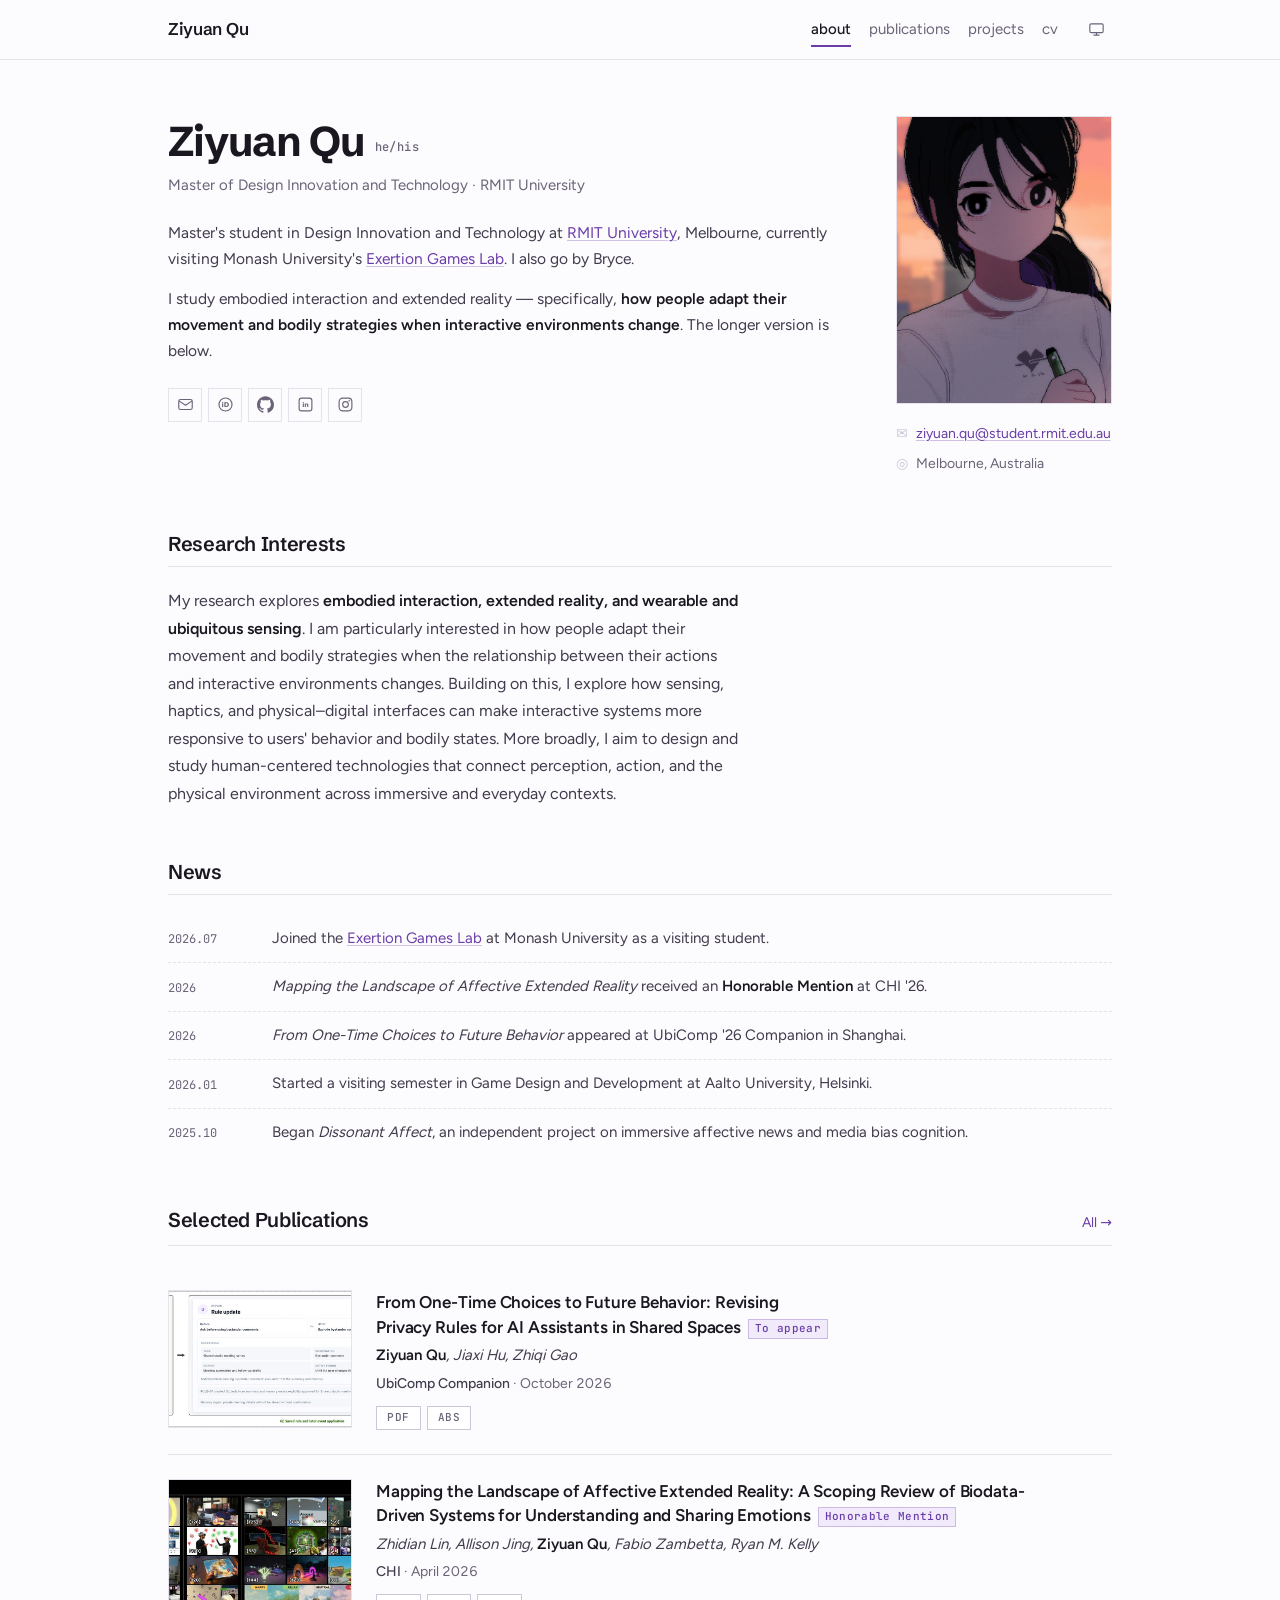
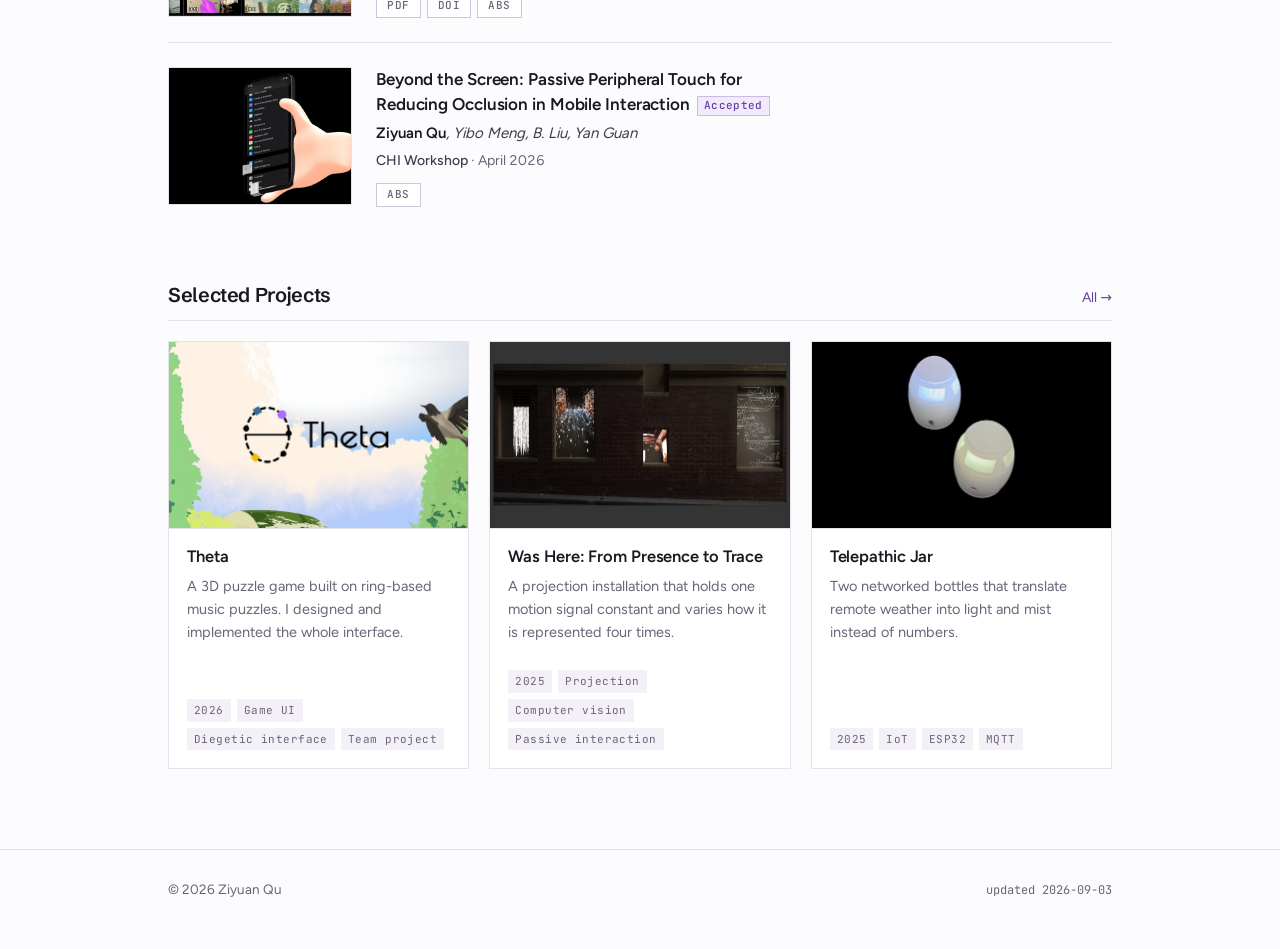
==== docs/index.html @ ed21fe73 "Use the Tencent wordmark and NetEase Games marks, with real reverse variants Swapping the file by th" ====
<!doctype html>
<html lang="en">
<head>
<meta charset="utf-8">
<meta name="viewport" content="width=device-width, initial-scale=1">
<title>Ziyuan Qu</title>
<meta name="description" content="Ziyuan Qu — HCI and interaction design researcher at RMIT University, working on affective interaction, immersive systems, and playful embodied experiences.">
<meta name="author" content="Ziyuan Qu">
<meta property="og:title" content="Ziyuan Qu">
<meta property="og:description" content="Ziyuan Qu — HCI and interaction design researcher at RMIT University, working on affective interaction, immersive systems, and playful embodied experiences.">
<meta property="og:type" content="website">
<meta property="og:site_name" content="Ziyuan Qu">
<link rel="canonical" href="https://ziyuanqu.dev/">
<meta property="og:url" content="https://ziyuanqu.dev/">
<meta property="og:image" content="https://ziyuanqu.dev/assets/img/og.png">
<meta name="twitter:card" content="summary_large_image">
<meta name="twitter:image" content="https://ziyuanqu.dev/assets/img/og.png">
<link rel="icon" href="/favicon.svg" type="image/svg+xml">
<link rel="apple-touch-icon" href="/assets/img/apple-touch-icon.png">
<script>document.documentElement.classList.add('js');(function(){try{var t=localStorage.getItem('pw-theme');if(t==='light'||t==='dark')document.documentElement.setAttribute('data-theme',t);}catch(e){}})();</script>
<link rel="stylesheet" href="/assets/css/fonts.css?v=1e66fc4d">
<link rel="stylesheet" href="/assets/css/main.css?v=8727417f">
</head>
<body>
<a class="skip" href="#main">Skip to content</a>

<nav class="nav">
  <div class="nav__inner">
    <a class="nav__brand" href="/index.html">Ziyuan Qu</a>
    <button class="nav__menu" type="button" aria-expanded="false" aria-controls="navlinks" aria-label="Menu"><svg viewBox="0 0 24 24" fill="none" stroke="currentColor" stroke-width="1.6" stroke-linecap="round" stroke-linejoin="round" aria-hidden="true"><path d="M4 7h16M4 12h16M4 17h16"/></svg></button>
    <div class="nav__links" id="navlinks">
      <a href="/index.html" aria-current="page">about</a><a href="/publications.html">publications</a><a href="/projects.html">projects</a><a href="/cv.html">cv</a>
      <button class="theme-toggle" type="button" data-state="system" aria-label="Toggle theme"><span data-icon="system"><svg viewBox="0 0 24 24" fill="none" stroke="currentColor" stroke-width="1.6" stroke-linecap="round" stroke-linejoin="round" aria-hidden="true"><rect x="2.6" y="4" width="18.8" height="12.4" rx="2"/><path d="M8.4 20h7.2M12 16.6V20"/></svg></span><span data-icon="light"><svg viewBox="0 0 24 24" fill="none" stroke="currentColor" stroke-width="1.6" stroke-linecap="round" stroke-linejoin="round" aria-hidden="true"><circle cx="12" cy="12" r="4"/><path d="M12 2.6v2.2M12 19.2v2.2M2.6 12h2.2M19.2 12h2.2M5.4 5.4l1.6 1.6M17 17l1.6 1.6M18.6 5.4 17 7M7 17l-1.6 1.6"/></svg></span><span data-icon="dark"><svg viewBox="0 0 24 24" fill="none" stroke="currentColor" stroke-width="1.6" stroke-linecap="round" stroke-linejoin="round" aria-hidden="true"><path d="M20.4 13.6A8.4 8.4 0 1 1 10.4 3.6a6.6 6.6 0 0 0 10 10Z"/></svg></span></button>
    </div>
  </div>
</nav>

<main id="main">
<div class="wrap wrap--wide">
  <div class="profile">
    <aside class="profile__aside">
      <img class="profile__photo" src="/assets/img/profile.jpg" alt="Ziyuan Qu">
      <div class="profile__contact"><div><span>✉</span><a href="mailto:ziyuan.qu@student.rmit.edu.au">ziyuan.qu@student.rmit.edu.au</a></div><div><span>◎</span><span>Melbourne, Australia</span></div></div>
    </aside>
    <div class="profile__main">
      <h1 class="profile__name">Ziyuan Qu<span class="pronouns">he/his</span></h1>
      <p class="profile__role">Master of Design Innovation and Technology · <a href="https://www.rmit.edu.au">RMIT University</a></p>
      <div class="profile__bio"><p>Master's student in Design Innovation and Technology at <a href="https://www.rmit.edu.au">RMIT University</a>, Melbourne, currently visiting Monash University's <a href="https://exertiongameslab.org">Exertion Games Lab</a>. I also go by Bryce.</p><p>I study embodied interaction and extended reality — specifically, <strong>how people adapt their movement and bodily strategies when interactive environments change</strong>. The longer version is below.</p></div>
      <div class="socials"><a href="mailto:ziyuan.qu@student.rmit.edu.au" title="Email" aria-label="Email"><svg viewBox="0 0 24 24" fill="none" stroke="currentColor" stroke-width="1.6" stroke-linecap="round" stroke-linejoin="round" aria-hidden="true"><rect x="2.5" y="5" width="19" height="14" rx="2.5"/><path d="M3.2 7.2 12 13l8.8-5.8"/></svg></a><a href="https://orcid.org/0009-0000-7714-9784" title="ORCID" aria-label="ORCID" rel="me noopener" target="_blank"><svg viewBox="0 0 24 24" fill="none" stroke="currentColor" stroke-width="1.6" aria-hidden="true"><circle cx="12" cy="12" r="9.2"/><text x="12" y="16.1" text-anchor="middle" font-size="9.4" font-weight="700" font-family="system-ui,sans-serif" fill="currentColor" stroke="none">iD</text></svg></a><a href="https://github.com/ziyuan509" title="GitHub" aria-label="GitHub" rel="me noopener" target="_blank"><svg viewBox="0 0 24 24" fill="currentColor" aria-hidden="true"><path d="M12 .297c-6.63 0-12 5.373-12 12 0 5.303 3.438 9.8 8.205 11.385.6.113.82-.258.82-.577 0-.285-.01-1.04-.015-2.04-3.338.724-4.042-1.61-4.042-1.61C4.422 18.07 3.633 17.7 3.633 17.7c-1.087-.744.084-.729.084-.729 1.205.084 1.838 1.236 1.838 1.236 1.07 1.835 2.809 1.305 3.495.998.108-.776.417-1.305.76-1.605-2.665-.3-5.466-1.332-5.466-5.93 0-1.31.465-2.38 1.235-3.22-.135-.303-.54-1.523.105-3.176 0 0 1.005-.322 3.3 1.23.96-.267 1.98-.399 3-.405 1.02.006 2.04.138 3 .405 2.28-1.552 3.285-1.23 3.285-1.23.645 1.653.24 2.873.12 3.176.765.84 1.23 1.91 1.23 3.22 0 4.61-2.805 5.625-5.475 5.92.42.36.81 1.096.81 2.22 0 1.606-.015 2.896-.015 3.286 0 .315.21.69.825.57C20.565 22.092 24 17.592 24 12.297c0-6.627-5.373-12-12-12"/></svg></a><a href="https://www.linkedin.com/in/ziyuan-qu-2a1654360/" title="LinkedIn" aria-label="LinkedIn" rel="me noopener" target="_blank"><svg viewBox="0 0 24 24" fill="none" stroke="currentColor" stroke-width="1.6" aria-hidden="true"><rect x="3" y="3" width="18" height="18" rx="3.4"/><text x="12" y="16.1" text-anchor="middle" font-size="9" font-weight="700" font-family="system-ui,sans-serif" fill="currentColor" stroke="none">in</text></svg></a><a href="https://www.instagram.com/qu.ziyuan/" title="Instagram" aria-label="Instagram" rel="me noopener" target="_blank"><svg viewBox="0 0 24 24" fill="none" stroke="currentColor" stroke-width="1.6" stroke-linecap="round" stroke-linejoin="round" aria-hidden="true"><rect x="3" y="3" width="18" height="18" rx="5"/><circle cx="12" cy="12" r="4"/><circle cx="17.2" cy="6.8" r="1.1" fill="currentColor" stroke="none"/></svg></a></div>
    </div>
  </div>

  <section class="section"><div class="section__head"><h2>Research Interests</h2></div><div class="ri">My research explores <strong>embodied interaction, extended reality, and wearable and ubiquitous sensing</strong>. I am particularly interested in how people adapt their movement and bodily strategies when the relationship between their actions and interactive environments changes. Building on this, I explore how sensing, haptics, and physical–digital interfaces can make interactive systems more responsive to users' behavior and bodily states. More broadly, I aim to design and study human-centered technologies that connect perception, action, and the physical environment across immersive and everyday contexts.</div></section>
  <section class="section"><div class="section__head"><h2>News</h2></div><div class="news"><div class="news__item"><div class="news__date">2026.07</div><div class="news__body">Joined the <a href="https://exertiongameslab.org">Exertion Games Lab</a> at Monash University as a visiting student.</div></div><div class="news__item"><div class="news__date">2026</div><div class="news__body"><em>Mapping the Landscape of Affective Extended Reality</em> received an <strong>Honorable Mention</strong> at CHI '26.</div></div><div class="news__item"><div class="news__date">2026</div><div class="news__body"><em>From One-Time Choices to Future Behavior</em> appeared at UbiComp '26 Companion in Shanghai.</div></div><div class="news__item"><div class="news__date">2026.01</div><div class="news__body">Started a visiting semester in Game Design and Development at Aalto University, Helsinki.</div></div><div class="news__item"><div class="news__date">2025.10</div><div class="news__body">Began <em>Dissonant Affect</em>, an independent project on immersive affective news and media bias cognition.</div></div></div></section>
  <section class="section"><div class="section__head"><h2>Selected Publications</h2><a class="section__more" href="/publications.html">All →</a></div><article class="pub">
  <img class="pub__thumb" src="/assets/img/pubs/privacy-rules.jpg" alt="" loading="lazy">
  <div>
    <h3 class="pub__title"><a href="/assets/papers/privacy-rules-ubicomp26.pdf">From One-Time Choices to Future Behavior: Revising Privacy Rules for AI Assistants in Shared Spaces</a><span class="award">To appear</span></h3>
    <div class="pub__authors"><b>Ziyuan Qu</b>, Jiaxi Hu, Zhiqi Gao</div>
    <div class="pub__venue"><em title="Companion of the 2026 ACM International Joint Conference on Pervasive and Ubiquitous Computing · Shanghai, China · 11–15 October 2026">UbiComp Companion</em> · October 2026</div>
    <div class="pub__act">
      <div class="pills"><a class="pill" href="/assets/papers/privacy-rules-ubicomp26.pdf">pdf</a><details class="tgl tgl--abs"><summary><span class="pill">abs</span></summary></details></div>
      <div class="drawer drawer--abs">An AI assistant in a shared room hears people who never asked to be recorded. Our prototype lets the
primary user set privacy rules and decide, in the moment, whether a bystander&#x27;s remark may be used —
then either confine that decision to the current event or save it as a rule for later ones. A
five-participant formative walkthrough found everyone could complete the decision, but two could not
tell which future situations their saved rule would cover. The lesson is specific: when someone saves
a privacy rule, its future reach has to be visible at the moment of saving.</div>
    </div>
  </div>
</article><article class="pub">
  <img class="pub__thumb" src="/assets/img/pubs/affective-xr.jpg" alt="" loading="lazy">
  <div>
    <h3 class="pub__title"><a href="/assets/papers/affective-xr-chi26.pdf">Mapping the Landscape of Affective Extended Reality: A Scoping Review of Biodata-Driven Systems for Understanding and Sharing Emotions</a><span class="award">Honorable Mention</span></h3>
    <div class="pub__authors">Zhidian Lin, Allison Jing, <b>Ziyuan Qu</b>, Fabio Zambetta, Ryan M. Kelly</div>
    <div class="pub__venue"><em title="ACM CHI Conference on Human Factors in Computing Systems · Barcelona, Spain · 13–17 April 2026">CHI</em> · April 2026</div>
    <div class="pub__act">
      <div class="pills"><a class="pill" href="/assets/papers/affective-xr-chi26.pdf">pdf</a><a class="pill" href="https://doi.org/10.1145/3772318.3791012" target="_blank" rel="noopener">doi</a><details class="tgl tgl--abs"><summary><span class="pill">abs</span></summary></details></div>
      <div class="drawer drawer--abs">Introduces affective extended reality as a way to characterise XR systems that use biodata to make
emotion understandable. HCI has produced many such systems, but they had not been mapped into a
coherent whole. We reviewed 82 papers at the intersection of biodata, emotion and XR, analysing the
sensing technologies they rely on, the interaction techniques they employ, and the design space they
collectively describe.</div>
    </div>
  </div>
</article><article class="pub">
  <img class="pub__thumb" src="/assets/img/projects/touch-it.jpg" alt="" loading="lazy">
  <div>
    <h3 class="pub__title">Beyond the Screen: Passive Peripheral Touch for Reducing Occlusion in Mobile Interaction<span class="award">Accepted</span></h3>
    <div class="pub__authors"><b>Ziyuan Qu</b>, Yibo Meng, B. Liu, Yan Guan</div>
    <div class="pub__venue"><em title="Cross-Sensory Futures: Rewiring Perception in HCI — Workshop at ACM CHI 2026 · Barcelona, Spain · April 2026">CHI Workshop</em> · April 2026</div>
    <div class="pub__act">
      <div class="pills"><details class="tgl tgl--abs"><summary><span class="pill">abs</span></summary></details></div>
      <div class="drawer drawer--abs">A passive, battery-free accessory that moves the finger off the screen. Metal tines act as extended
electrodes so taps and swipes still register while the hand stops covering what the user is trying
to read.</div>
    </div>
  </div>
</article></section>
  <section class="section"><div class="section__head"><h2>Selected Projects</h2><a class="section__more" href="/projects.html">All →</a></div><div class="grid grid--3"><article class="card">
  <a class="card__media-link" href="/projects/theta.html" tabindex="-1" aria-hidden="true">
    <img class="card__media" src="/assets/img/projects/theta-card.jpg" alt="" loading="lazy">
  </a>
  <div class="card__body">
    <h3 class="card__title"><a href="/projects/theta.html">Theta</a></h3>
    <p class="card__desc">A 3D puzzle game built on ring-based music puzzles. I designed and implemented the whole interface.</p>
    <div class="card__foot"><span class="tag">2026</span><span class="tag">Game UI</span><span class="tag">Diegetic interface</span><span class="tag">Team project</span></div>
  </div>
</article><article class="card">
  <a class="card__media-link" href="/projects/was-here.html" tabindex="-1" aria-hidden="true">
    <img class="card__media" src="/assets/img/projects/was-here-card.jpg" alt="" loading="lazy">
  </a>
  <div class="card__body">
    <h3 class="card__title"><a href="/projects/was-here.html">Was Here: From Presence to Trace</a></h3>
    <p class="card__desc">A projection installation that holds one motion signal constant and varies how it is represented four times.</p>
    <div class="card__foot"><span class="tag">2025</span><span class="tag">Projection</span><span class="tag">Computer vision</span><span class="tag">Passive interaction</span></div>
  </div>
</article><article class="card">
  <a class="card__media-link" href="/projects/telepathic-jar.html" tabindex="-1" aria-hidden="true">
    <img class="card__media" src="/assets/img/projects/telepathic-jar-card.jpg" alt="" loading="lazy">
  </a>
  <div class="card__body">
    <h3 class="card__title"><a href="/projects/telepathic-jar.html">Telepathic Jar</a></h3>
    <p class="card__desc">Two networked bottles that translate remote weather into light and mist instead of numbers.</p>
    <div class="card__foot"><span class="tag">2025</span><span class="tag">IoT</span><span class="tag">ESP32</span><span class="tag">MQTT</span></div>
  </div>
</article></div></section>
  
</div>
</main>

<footer class="foot">
  <div class="wrap wrap--wide foot__inner">
    <span>© 2026 Ziyuan Qu</span>
    
    <span class="foot__updated">updated 2026-09-03</span>
  </div>
</footer>

<script src="/assets/js/site.js?v=34c1764b" defer></script>
</body>
</html>
---- assets/css/fonts.css ----
/* 自动生成，请勿手改 —— 重新生成：python tools/fetch_fonts.py
   自托管字体：不依赖 fonts.googleapis.com，大陆可正常访问。 */

/* Figtree · latin-ext */
@font-face {
  font-family: 'Figtree';
  font-style: normal;
  font-weight: 400 700;
  font-display: swap;
  src: url(../fonts/figtree-latin-ext.woff2) format('woff2');
  unicode-range: U+0100-02BA, U+02BD-02C5, U+02C7-02CC, U+02CE-02D7, U+02DD-02FF, U+0304, U+0308, U+0329, U+1D00-1DBF, U+1E00-1E9F, U+1EF2-1EFF, U+2020, U+20A0-20AB, U+20AD-20C0, U+2113, U+2C60-2C7F, U+A720-A7FF;
}

/* Figtree · latin */
@font-face {
  font-family: 'Figtree';
  font-style: normal;
  font-weight: 400 700;
  font-display: swap;
  src: url(../fonts/figtree-latin.woff2) format('woff2');
  unicode-range: U+0000-00FF, U+0131, U+0152-0153, U+02BB-02BC, U+02C6, U+02DA, U+02DC, U+0304, U+0308, U+0329, U+2000-206F, U+20AC, U+2122, U+2191, U+2193, U+2212, U+2215, U+FEFF, U+FFFD;
}

/* JetBrains Mono · latin-ext */
@font-face {
  font-family: 'JetBrains Mono';
  font-style: normal;
  font-weight: 400 500;
  font-display: swap;
  src: url(../fonts/jetbrains-mono-latin-ext.woff2) format('woff2');
  unicode-range: U+0100-02BA, U+02BD-02C5, U+02C7-02CC, U+02CE-02D7, U+02DD-02FF, U+0304, U+0308, U+0329, U+1D00-1DBF, U+1E00-1E9F, U+1EF2-1EFF, U+2020, U+20A0-20AB, U+20AD-20C0, U+2113, U+2C60-2C7F, U+A720-A7FF;
}

/* JetBrains Mono · latin */
@font-face {
  font-family: 'JetBrains Mono';
  font-style: normal;
  font-weight: 400 500;
  font-display: swap;
  src: url(../fonts/jetbrains-mono-latin.woff2) format('woff2');
  unicode-range: U+0000-00FF, U+0131, U+0152-0153, U+02BB-02BC, U+02C6, U+02DA, U+02DC, U+0304, U+0308, U+0329, U+2000-206F, U+20AC, U+2122, U+2191, U+2193, U+2212, U+2215, U+FEFF, U+FFFD;
}

/* Schibsted Grotesk · latin-ext */
@font-face {
  font-family: 'Schibsted Grotesk';
  font-style: normal;
  font-weight: 400 700;
  font-display: swap;
  src: url(../fonts/schibsted-grotesk-latin-ext.woff2) format('woff2');
  unicode-range: U+0100-02BA, U+02BD-02C5, U+02C7-02CC, U+02CE-02D7, U+02DD-02FF, U+0304, U+0308, U+0329, U+1D00-1DBF, U+1E00-1E9F, U+1EF2-1EFF, U+2020, U+20A0-20AB, U+20AD-20C0, U+2113, U+2C60-2C7F, U+A720-A7FF;
}

/* Schibsted Grotesk · latin */
@font-face {
  font-family: 'Schibsted Grotesk';
  font-style: normal;
  font-weight: 400 700;
  font-display: swap;
  src: url(../fonts/schibsted-grotesk-latin.woff2) format('woff2');
  unicode-range: U+0000-00FF, U+0131, U+0152-0153, U+02BB-02BC, U+02C6, U+02DA, U+02DC, U+0304, U+0308, U+0329, U+2000-206F, U+20AC, U+2122, U+2191, U+2193, U+2212, U+2215, U+FEFF, U+FFFD;
}
---- assets/css/main.css ----
/* ==========================================================================
   Per-Website — 设计语言：整体克制到零装饰，细节全部做足。
   强调色是紫色，中性灰带轻微紫偏，让它看起来是跟强调色一起挑的。
   全站不使用任何圆角：所有边框、图片、按钮一律直角，靠直线和网格取规整感。
   ========================================================================== */

/* --- 1. Tokens ---------------------------------------------------------- */

:root {
  /* 浅色：完整定义一套，深色只覆盖 token */
  --bg:        #fcfbfd;
  --surface:   #ffffff;
  --surface-2: #f3f1f7;
  --ink:       #1a1720;
  --ink-2:     #413b4d;
  --muted:     #6b6478;
  --rule:      #e5e2ec;
  --rule-2:    #cbc6d8;
  --accent:    #6a3da8;   /* 对比度 7.2:1 */
  --accent-2:  #552e8a;
  --accent-wash: #f0eafa;
  --shadow: 0 1px 2px rgb(26 23 32 / 4%), 0 8px 24px -16px rgb(26 23 32 / 20%);

  /* 排版：两款无衬线。标题用紧、有性格的 grotesque，正文用开、易读的。 */
  --display: "Schibsted Grotesk", "PingFang SC", "Microsoft YaHei",
             system-ui, -apple-system, sans-serif;
  --sans:    "Figtree", "PingFang SC", "Microsoft YaHei",
             system-ui, -apple-system, sans-serif;
  --mono:    "JetBrains Mono", ui-monospace, SFMono-Regular, Menlo, Consolas, monospace;

  /* 度量 */
  --measure: 46rem;   /* 正文栏宽，约 65 字符 */
  --wide:    62rem;   /* 网格类内容 */
  --nav-h:   3.75rem;

  /* 动效：全站只有两档时长和一条缓动曲线。
     hover 一律用「线和边」表达——不用阴影、不用位移、不用缩放。 */
  --t:    140ms;                          /* 颜色一类的即时反馈 */
  --t2:   240ms;                          /* 线条擦入这类有行程的 */
  --ease: cubic-bezier(.2, .7, .3, 1);    /* 起步快、收尾稳 */
}

@media (prefers-color-scheme: dark) {
  :root:not([data-theme="light"]) {
    --bg:        #0f0d14;
    --surface:   #17141e;
    --surface-2: #1f1b29;
    --ink:       #eae7f0;
    --ink-2:     #c7c2d4;
    --muted:     #948da6;
    --rule:      #2a2536;
    --rule-2:    #3d3650;
    --accent:    #b79bf0;   /* 对比度 8.2:1 */
    --accent-2:  #cdb8f8;
    --accent-wash: #251d3b;
    --shadow: 0 1px 2px rgb(0 0 0 / 40%), 0 8px 24px -16px rgb(0 0 0 / 70%);
  }
}

:root[data-theme="dark"] {
  --bg:        #0f0d14;
  --surface:   #17141e;
  --surface-2: #1f1b29;
  --ink:       #eae7f0;
  --ink-2:     #c7c2d4;
  --muted:     #948da6;
  --rule:      #2a2536;
  --rule-2:    #3d3650;
  --accent:    #b79bf0;
  --accent-2:  #cdb8f8;
  --accent-wash: #251d3b;
  --shadow: 0 1px 2px rgb(0 0 0 / 40%), 0 8px 24px -16px rgb(0 0 0 / 70%);
}

/* --- 2. Reset ----------------------------------------------------------- */

*, *::before, *::after { box-sizing: border-box; }

html { -webkit-text-size-adjust: 100%; scroll-behavior: smooth; }

@media (prefers-reduced-motion: reduce) {
  html { scroll-behavior: auto; }
  *, *::before, *::after {
    animation-duration: .01ms !important;
    transition-duration: .01ms !important;
  }
}

body {
  margin: 0;
  background: var(--bg);
  color: var(--ink);
  font-family: var(--sans);
  font-size: 1rem;
  line-height: 1.7;
  -webkit-font-smoothing: antialiased;
  text-rendering: optimizeLegibility;
}

img, svg, video { max-width: 100%; height: auto; display: block; }

/* --- 3. 排版 ------------------------------------------------------------ */

/* 无衬线标题靠“紧 + 重”跟正文拉开距离，而不是靠换字族的味道 */
h1, h2, h3, h4 {
  font-family: var(--display);
  font-weight: 600;
  line-height: 1.22;
  letter-spacing: -.018em;
  text-wrap: balance;
  margin: 0;
}

h1 { font-size: clamp(1.9rem, 1.4rem + 1.8vw, 2.6rem); font-weight: 700; letter-spacing: -.028em; }
h2 { font-size: 1.5rem; }
h3 { font-size: 1.15rem; font-family: var(--sans); font-weight: 600; letter-spacing: -.006em; }

p { margin: 0 0 1.1em; }
p:last-child { margin-bottom: 0; }

/* 正文链接：用 text-decoration 而不是 border-bottom。
   下划线本身不参与布局，所以颜色和 offset 都能平滑过渡而不会推动文字；
   hover 时下划线加深、并往下让出一点距离，是排版书里的做法，不是发光。 */
a {
  color: var(--accent);
  text-decoration: underline;
  text-decoration-thickness: 1px;
  text-decoration-color: color-mix(in srgb, currentColor 30%, transparent);
  text-underline-offset: .16em;
  transition: color var(--t) var(--ease),
              text-decoration-color var(--t) var(--ease),
              text-underline-offset var(--t2) var(--ease);
}
a:hover {
  color: var(--accent-2);
  text-decoration-color: currentColor;
  text-underline-offset: .24em;
}
/* 导航和按钮完全不要下划线 */
.nav__brand, .nav__links a, .socials a, a.pill,
.profile__role a, .section__more { text-decoration: none; }

/* 标题类链接：静止时下划线透明，hover 才淡入。
   因为线一直占着位，淡入淡出不会让标题跳动。 */
.pub__title a, .card__title a, .post-item__title a {
  text-decoration: underline;
  text-decoration-thickness: 1px;
  text-decoration-color: transparent;
  text-underline-offset: .18em;
  transition: color var(--t) var(--ease), text-decoration-color var(--t) var(--ease);
}
.pub__title a:hover, .card__title a:hover,
.post-item__title a:hover {
  color: var(--accent);
  text-decoration-color: color-mix(in srgb, var(--accent) 45%, transparent);
}

:focus-visible { outline: 2px solid var(--accent); outline-offset: 3px; }

strong { font-weight: 600; color: var(--ink); }
code, kbd { font-family: var(--mono); font-size: .875em; }

/* 小号全大写标签 —— 全站统一的“元信息”声音 */
.label {
  font-family: var(--mono);
  font-size: .688rem;
  letter-spacing: .12em;
  text-transform: uppercase;
  color: var(--muted);
  font-weight: 500;
}

/* --- 4. 骨架 ------------------------------------------------------------ */

.skip {
  position: absolute; left: .5rem; top: -3rem; z-index: 100;
  background: var(--surface); color: var(--ink);
  padding: .5rem .875rem; border: 1px solid var(--rule-2);
  transition: top .15s ease;
}
.skip:focus { top: .5rem; }

.wrap { width: 100%; max-width: var(--measure); margin-inline: auto; padding-inline: 1.5rem; }
.wrap--wide { max-width: var(--wide); }

main { padding-block: 3.5rem 5rem; }

/* --- 5. 顶栏 ------------------------------------------------------------ */

.nav {
  position: sticky; top: 0; z-index: 50;
  height: var(--nav-h);
  background: color-mix(in srgb, var(--bg) 88%, transparent);
  backdrop-filter: saturate(180%) blur(12px);
  border-bottom: 1px solid var(--rule);
}
.nav__inner {
  height: 100%; max-width: var(--wide); margin-inline: auto; padding-inline: 1.5rem;
  display: flex; align-items: center; gap: 1.25rem;
}
.nav__brand {
  font-family: var(--display); font-size: 1.0625rem; font-weight: 600;
  color: var(--ink); letter-spacing: -.018em; white-space: nowrap;
  transition: color var(--t) var(--ease);
}
.nav__brand:hover { color: var(--accent); }

.nav__links { display: flex; align-items: center; gap: 1.125rem; margin-left: auto; }
.nav__links a {
  color: var(--muted); font-size: .9375rem;
  position: relative; padding-block: .25rem;
  transition: color var(--t) var(--ease);
}
.nav__links a:hover { color: var(--ink); }

/* 当前页和 hover 用同一条下划线，区别只在它是否已经淡入。 */
.nav__links a::after {
  content: ""; position: absolute; left: 0; right: 0; bottom: -.0625rem;
  height: 2px; background: var(--accent);
  opacity: 0;
  transition: opacity var(--t2) var(--ease);
}
.nav__links a:hover::after,
.nav__links a[aria-current="page"]::after { opacity: 1; }
.nav__links a[aria-current="page"] { color: var(--ink); font-weight: 500; }

.theme-toggle {
  display: grid; place-items: center;
  width: 2rem; height: 2rem; padding: 0; margin-left: .25rem;
  background: none; border: 1px solid transparent;
  color: var(--muted); cursor: pointer;
  transition: color var(--t) var(--ease), border-color var(--t) var(--ease);
}
.theme-toggle:hover { color: var(--ink); border-color: var(--rule-2); }
.theme-toggle svg { width: 1.0625rem; height: 1.0625rem; }
/* 三态图标：由 data-state 决定显示哪一个 */
.theme-toggle [data-icon] { display: none; }
.theme-toggle[data-state="system"] [data-icon="system"],
.theme-toggle[data-state="light"]  [data-icon="light"],
.theme-toggle[data-state="dark"]   [data-icon="dark"] { display: block; }

.nav__menu { display: none; }

@media (max-width: 40rem) {
  .nav__links {
    position: absolute; top: var(--nav-h); left: 0; right: 0;
    flex-direction: column; align-items: stretch; gap: 0;
    background: var(--surface); border-bottom: 1px solid var(--rule);
    padding: .5rem 1.5rem 1rem;
    box-shadow: var(--shadow);
  }
  .nav__links[hidden] { display: none; }
  .nav__links a { padding-block: .5rem; font-size: 1rem; }
  .nav__links a[aria-current="page"]::after { display: none; }
  .nav__links a[aria-current="page"] { color: var(--accent); }
  .nav__menu {
    display: grid; place-items: center; margin-left: auto;
    width: 2rem; height: 2rem; padding: 0;
    background: none; border: 1px solid transparent;
    color: var(--muted); cursor: pointer;
  }
  .nav__menu:hover { color: var(--ink); border-color: var(--rule-2); }
  .nav__menu svg { width: 1.125rem; height: 1.125rem; }
  .theme-toggle { margin-left: 0; }
}

/* --- 6. 页头 ------------------------------------------------------------ */

.page-head { margin-bottom: 2.75rem; }
.page-head .label { display: block; margin-bottom: .625rem; }
.page-head p { color: var(--ink-2); font-size: 1.0625rem; margin-top: .75rem; max-width: 42rem; }

/* --- 7. 首页 profile ---------------------------------------------------- */

.profile { display: grid; gap: 2rem; margin-bottom: 3.5rem; }
@media (min-width: 44rem) {
  .profile { grid-template-columns: 1fr 13.5rem; align-items: start; gap: 2.75rem; }
  .profile__aside { order: 2; position: sticky; top: calc(var(--nav-h) + 2rem); }
  .profile__main  { order: 1; }
}
/* 窄屏：头像缩到约三分之一宽、靠左上，联系方式排在它右边。
   全宽头像会吃掉一整屏，人还没看到名字就得先滚动。 */
@media (max-width: 44rem) {
  .profile { gap: 1.5rem; margin-bottom: 2.5rem; }
  .profile__aside {
    display: grid; grid-template-columns: minmax(0, 33%) 1fr;
    gap: 1rem; align-items: start;
  }
  .profile__photo { max-width: 8.5rem; }
  .profile__contact { margin-top: .125rem; }
}

/* 竖版 3:4 —— 人像比正方形更适合作头像 */
.profile__photo {
  width: 100%; aspect-ratio: 3 / 4; object-fit: cover;
  border: 1px solid var(--rule);
  background: var(--surface-2);
}
/* 还没放照片时，用姓名首字母顶上，别留一块空洞 */
.profile__photo--empty {
  display: grid; place-items: center;
  font-family: var(--display); font-size: 3rem; font-weight: 600;
  color: var(--rule-2); letter-spacing: .02em;
}

.profile__contact { margin-top: 1.125rem; display: flex; flex-direction: column; gap: .4rem; }
.profile__contact div { font-size: .875rem; color: var(--muted); display: flex; gap: .5rem; }
.profile__contact span:first-child { color: var(--rule-2); flex: none; }

.profile__name { margin-bottom: .375rem; }
/* 代词：跟在姓名后的小字，不抢主标题的重量 */
.pronouns {
  font-family: var(--mono); font-size: .75rem; font-weight: 500;
  letter-spacing: .04em; color: var(--muted);
  margin-left: .625rem; vertical-align: .42em; white-space: nowrap;
}
.profile__role { color: var(--muted); font-size: .9375rem; margin-bottom: 1.375rem; }
.profile__role a { color: var(--muted); }
.profile__role a:hover { color: var(--accent); }
.profile__bio { color: var(--ink-2); font-size: .9688rem; line-height: 1.68; }
.profile__bio p { margin-bottom: .875em; }

/* 学术社交图标：一排直角方块。hover 时底色从下往上灌满，
   用 background-size 走行程，不用伪元素——省掉一层堆叠上下文。 */
.socials { display: flex; flex-wrap: wrap; gap: .375rem; margin-top: 1.5rem; }
.socials a {
  display: grid; place-items: center; width: 2.125rem; height: 2.125rem;
  border: 1px solid var(--rule); color: var(--muted);
  background-image: linear-gradient(var(--accent-wash), var(--accent-wash));
  background-repeat: no-repeat; background-position: 0 100%; background-size: 100% 0;
  transition: color var(--t) var(--ease), border-color var(--t) var(--ease),
              background-size var(--t2) var(--ease);
}
.socials a:hover { color: var(--accent); border-color: var(--accent); background-size: 100% 100%; }
.socials svg { width: 1.0625rem; height: 1.0625rem; }

/* --- 8. 通用区块 -------------------------------------------------------- */

.section { margin-top: 3.25rem; }
.section__head {
  display: flex; align-items: baseline; gap: .875rem;
  padding-bottom: .625rem; margin-bottom: 1.25rem;
  border-bottom: 1px solid var(--rule);
}
.section__head h2 { font-size: 1.25rem; }
.section__more { margin-left: auto; font-size: .875rem; }

/* Research Interests：单独一段说明文字，比 bio 稍宽松一点，
   栏宽卡在 62 字符左右，长段落才不会读得费劲。 */
.ri { font-size: 1rem; line-height: 1.72; color: var(--ink-2); max-width: 36rem; }

/* --- 9. News（日期左栏 + 内容右栏） ------------------------------------- */

.news { display: flex; flex-direction: column; }
.news__item {
  display: grid; grid-template-columns: 5.5rem 1fr; gap: 1rem;
  padding-block: .6875rem;
  border-bottom: 1px dashed var(--rule);
  font-size: .9375rem;
}
.news__item:last-child { border-bottom: none; }
.news__date {
  font-family: var(--mono); font-size: .75rem; color: var(--muted);
  font-variant-numeric: tabular-nums; padding-top: .2rem; white-space: nowrap;
}
.news__body { color: var(--ink-2); }
@media (max-width: 30rem) {
  .news__item { grid-template-columns: 1fr; gap: .125rem; }
}

/* --- 10. 论文条目 —— 全站最讲究的一块 ---------------------------------- */

.year-head {
  display: flex; align-items: center; gap: 1rem;
  margin: 2.5rem 0 1.125rem;
}
.year-head:first-child { margin-top: 0; }
.year-head span {
  font-family: var(--display); font-size: 1.5rem; font-weight: 600;
  color: var(--ink); font-variant-numeric: tabular-nums; letter-spacing: -.022em;
}
.year-head::after { content: ""; flex: 1; height: 1px; background: var(--rule); }

/* 缩略图比首屏的作品图小一档，但要大到能认出图里是什么 */
.pub {
  display: grid; grid-template-columns: 11.5rem 1fr; gap: 1.5rem;
  padding: 1.5rem 0;
  border-bottom: 1px solid var(--rule);
}
.pub:last-child { border-bottom: none; }
@media (max-width: 38rem) {
  .pub { grid-template-columns: 1fr; gap: 1rem; }
  .pub__thumb { max-width: 16rem; }
}

.pub__thumb {
  width: 100%; aspect-ratio: 4 / 3; object-fit: cover;
  border: 1px solid var(--rule); background: var(--surface-2);
  transition: border-color var(--t) var(--ease);
}
/* 鼠标落在条目任意位置，缩略图边框就跟着响应——整条是一个整体 */
.pub:hover .pub__thumb { border-color: color-mix(in srgb, var(--accent) 40%, var(--rule)); }
/* 没有配图时不留空洞，给一块带首字母的占位 */
.pub__thumb--empty {
  display: grid; place-items: center;
  font-family: var(--display); font-size: 2.5rem; font-weight: 600; color: var(--rule-2);
}

.pub__title {
  font-family: var(--sans); font-size: 1.0625rem; font-weight: 600;
  line-height: 1.45; margin: 0 0 .25rem; letter-spacing: -.006em;
}
.pub__title a { color: var(--ink); }

.pub__authors { font-size: .9375rem; font-style: italic; color: var(--ink-2); margin-bottom: .1875rem; }
.pub__authors b { font-style: normal; font-weight: 600; color: var(--ink); }

.pub__venue {
  font-size: .875rem; color: var(--muted); margin-bottom: .625rem;
  font-variant-numeric: tabular-nums;
}
.pub__venue em { font-style: normal; color: var(--ink-2); font-weight: 500; }

/* 荣誉：行内小徽章，不另开栏目 */
.award {
  display: inline-block; margin-left: .4375rem;
  font-family: var(--mono); font-size: .6875rem; font-weight: 500;
  letter-spacing: .03em; vertical-align: .08em;
  color: var(--accent); background: var(--accent-wash);
  border: 1px solid color-mix(in srgb, var(--accent) 28%, transparent);
  padding: .0625rem .375rem;
}

/* 直角小方按钮排。
   .pills 的直接子元素会被 flex 容器块级化，但 <summary> 里的那颗 pill 不会——
   行内盒的垂直 padding/border 不进入行高，两者会差几个像素且基线错位。
   所以 pill 必须自己声明 inline-flex + 固定行高，不依赖所处的上下文。 */
.pills { display: flex; flex-wrap: wrap; gap: .375rem; align-items: flex-start; }
.pill {
  display: inline-flex; align-items: center; justify-content: center;
  line-height: 1.45;
  font-family: var(--mono); font-size: .6875rem; font-weight: 500;
  letter-spacing: .05em; text-transform: uppercase;
  color: var(--muted);
  background-color: var(--surface);
  background-image: linear-gradient(var(--accent-wash), var(--accent-wash));
  background-repeat: no-repeat; background-position: 0 100%; background-size: 100% 0;
  border: 1px solid var(--rule-2);
  padding: .1875rem .625rem; cursor: pointer;
  transition: color var(--t) var(--ease), border-color var(--t) var(--ease),
              background-size var(--t2) var(--ease);
}
.pill:hover {
  color: var(--accent); border-color: var(--accent);
  background-size: 100% 100%;
}

/* 就地展开：用原生 <details>，零 JS、键盘可达 */
/* 就地展开：抽屉不放在 <details> 内部，而是作为按钮行的兄弟节点放在行外面。
   放在里面的话，展开时那个 details 会被撑成整行宽，把同排按钮全挤走。
   现在 <details> 只留一个 summary，抽屉的显隐由 :has() 读它的 open 状态。 */
.pub__act { display: flex; flex-direction: column; gap: .625rem; }

/* details → summary → pill 这条链上只要还剩一个行盒，line-height 的 leading
   就会把 pill 往下顶几个像素，跟同排的按钮对不齐。整条链用 flex 杜绝行盒。 */
.tgl { display: flex; }
.tgl > summary { list-style: none; display: flex; }
.tgl > summary::-webkit-details-marker { display: none; }
.tgl[open] > summary .pill { color: var(--accent); border-color: var(--accent); background-size: 100% 100%; }

@supports selector(:has(*)) {
  .pub__act > .drawer { display: none; }
  .pub__act:has(.tgl--abs[open]) > .drawer--abs { display: block; }
  .pub__act:has(.tgl--bib[open]) > .drawer--bib { display: block; }
}
/* 没有 :has() 的老浏览器：干脆藏掉切换钮，抽屉常开，内容不会丢 */
@supports not selector(:has(*)) {
  .pub__act .tgl { display: none; }
}

.drawer {
  padding: .875rem 1rem;
  background: var(--surface-2);
  border-left: 2px solid var(--accent);
  font-size: .9063rem; color: var(--ink-2); line-height: 1.65;
}
.drawer--bib { padding: 0; border-left-color: var(--rule-2); position: relative; }
.drawer--bib pre {
  margin: 0; padding: .875rem 1rem; overflow-x: auto;
  font-family: var(--mono); font-size: .75rem; line-height: 1.6; color: var(--ink-2);
}
.copy-bib {
  position: absolute; top: .5rem; right: .5rem;
  font-family: var(--mono); font-size: .6563rem; letter-spacing: .06em; text-transform: uppercase;
  color: var(--muted); background: var(--surface); border: 1px solid var(--rule-2);
  padding: .125rem .4375rem; cursor: pointer;
  transition: color var(--t) var(--ease), border-color var(--t) var(--ease);
}
.copy-bib:hover { color: var(--accent); border-color: var(--accent); }

/* --- 11. 作品：首页用小卡网格，Projects 页用大图长条 -------------------- */

/* 首页的三格预览 */
.grid { display: grid; gap: 1.25rem; grid-template-columns: 1fr; }
@media (min-width: 34rem) { .grid { grid-template-columns: repeat(2, 1fr); } }
@media (min-width: 52rem) { .grid--3 { grid-template-columns: repeat(3, 1fr); } }

/* hover 用顶边一条 2px 强调线从左擦入，代替「浮起来 + 投影」那套。
   scaleX 只在合成层上跑，不触发重排重绘，卡片本身纹丝不动。 */
.card {
  position: relative;
  display: flex; flex-direction: column;
  background: var(--surface); border: 1px solid var(--rule);
  transition: border-color var(--t) var(--ease);
}
/* 紫条放底边而不是顶边。顶边紧挨着封面图，图一深色就整条糊进去；
   底边贴的是卡片正文区的背景（浅色白 / 深色 #17141e），两种主题都看得清。 */
.card::after {
  content: ""; position: absolute; inset: auto -1px -1px -1px; height: 2px;
  background: var(--accent);
  opacity: 0;
  transition: opacity var(--t2) var(--ease);
}
.card:hover { border-color: var(--rule-2); }
.card:hover::after { opacity: 1; }
.card__media {
  width: 100%; aspect-ratio: 16 / 10; object-fit: cover;
  background: var(--surface-2); border-bottom: 1px solid var(--rule);
}
.card__media--empty {
  display: grid; place-items: center;
  font-family: var(--display); font-size: 2.25rem; font-weight: 600; color: var(--rule-2);
}
.card__body { padding: 1rem 1.125rem 1.125rem; display: flex; flex-direction: column; gap: .4375rem; flex: 1; }
.card__title { font-size: 1.0313rem; font-weight: 600; line-height: 1.4; }
.card__title a { color: var(--ink); }
.card__desc { font-size: .9063rem; color: var(--muted); line-height: 1.6; flex: 1; }
.card__foot { display: flex; flex-wrap: wrap; gap: .375rem; align-items: center; margin-top: .1875rem; }

.tag {
  font-family: var(--mono); font-size: .6875rem; letter-spacing: .04em;
  color: var(--muted); background: var(--surface-2);
  padding: .125rem .4375rem;
}

/* --- 12. CV ------------------------------------------------------------- */

.cv-block { margin-top: 2.5rem; }
.cv-row {
  display: grid; grid-template-columns: 8.5rem 1fr; gap: 1.25rem;
  padding-block: .875rem;
  border-bottom: 1px solid var(--rule);
}
.cv-row:last-child { border-bottom: none; }
.cv-row__when {
  font-family: var(--mono); font-size: .8125rem; color: var(--muted);
  font-variant-numeric: tabular-nums; padding-top: .1875rem; white-space: nowrap;
}
.cv-row__what strong { display: block; font-size: 1rem; font-weight: 600; }
.cv-row__where { font-size: .9375rem; color: var(--ink-2); }
.cv-row__note { font-size: .9063rem; color: var(--muted); margin-top: .1875rem; }

/* 机构徽标：透明底，不加底板方块。
   多数徽标（RMIT 红、EGL 黄、Aalto 黑底白字）在两种主题下都成立；
   只有深色单色徽标（如深技大的深蓝）需要在深色主题下反相，
   由 data 里的 logo_invert_dark 打上 --flip 标记。 */
/* 格子比方形徽章宽：企业字标是横向的（腾讯 5.3:1、网易互娱 2.8:1），
   40px 见方时只有 7px 高、完全读不出来。88×40 下腾讯约 16px 高可读，
   方形校徽仍受高度上限约束、维持 40×40 不变。 */
.cv-block--logos .cv-row { grid-template-columns: 5.5rem 8.5rem 1fr; gap: 1rem 1.125rem; }
.cv-row__logo {
  width: 5.5rem; height: 2.5rem; margin-top: .0625rem;
  display: grid; place-items: center;
}
.cv-row__logo img { max-width: 100%; max-height: 100%; object-fit: contain; }

/* 有官方反白版时按主题换文件。三种主题状态都要覆盖：
   跟随系统（无 data-theme）、显式浅色、显式深色。 */
.cv-row__logo .logo-dark { display: none; }
@media (prefers-color-scheme: dark) {
  :root:not([data-theme="light"]) .cv-row__logo .logo-light { display: none; }
  :root:not([data-theme="light"]) .cv-row__logo .logo-dark  { display: block; }
}
:root[data-theme="dark"] .cv-row__logo .logo-light { display: none; }
:root[data-theme="dark"] .cv-row__logo .logo-dark  { display: block; }

/* invert + hue-rotate(180deg) 只翻转明度、保留色相，
   所以深蓝会变成浅蓝而不是变成橙色。 */
@media (prefers-color-scheme: dark) {
  :root:not([data-theme="light"]) .cv-row__logo--flip img {
    filter: invert(1) hue-rotate(180deg);
  }
}
:root[data-theme="dark"] .cv-row__logo--flip img {
  filter: invert(1) hue-rotate(180deg);
}

@media (max-width: 32rem) {
  .cv-row { grid-template-columns: 1fr; gap: .25rem; }
  /* 窄屏改成徽标在左、文字在右的两列，时间行跨满 */
  .cv-block--logos .cv-row { grid-template-columns: 4rem 1fr; gap: .25rem .875rem; }
  .cv-row__logo { width: 4rem; }
  .cv-block--logos .cv-row__when { grid-column: 2; }
  .cv-block--logos .cv-row__what { grid-column: 2; }
}

/* --- 13. 文章列表 / 正文 ------------------------------------------------ */

.post-list { display: flex; flex-direction: column; }
.post-item {
  display: grid; grid-template-columns: 6rem 1fr; gap: 1.25rem;
  padding-block: 1rem; border-bottom: 1px solid var(--rule);
}
.post-item:last-child { border-bottom: none; }
.post-item__date {
  font-family: var(--mono); font-size: .75rem; color: var(--muted);
  font-variant-numeric: tabular-nums; padding-top: .3125rem;
}
.post-item__title { font-size: 1.0625rem; font-weight: 600; line-height: 1.45; }
.post-item__title a { color: var(--ink); }
.post-item__excerpt { font-size: .9375rem; color: var(--muted); margin-top: .1875rem; }
@media (max-width: 32rem) {
  .post-item { grid-template-columns: 1fr; gap: .25rem; }
}

.prose { font-size: 1.0625rem; color: var(--ink-2); }
.prose h2 { margin: 2.25rem 0 .875rem; font-size: 1.375rem; color: var(--ink); }
.prose h3 { margin: 1.75rem 0 .625rem; color: var(--ink); }
.prose ul, .prose ol { padding-left: 1.25rem; margin: 0 0 1.1em; }
.prose li { margin-bottom: .375rem; }
.prose blockquote {
  margin: 1.5rem 0; padding: .25rem 0 .25rem 1.125rem;
  border-left: 2px solid var(--accent); color: var(--muted); font-style: italic;
}
.prose pre {
  background: var(--surface-2); padding: 1rem;
  overflow-x: auto; font-family: var(--mono); font-size: .8438rem; line-height: 1.6;
  margin: 0 0 1.1em;
}
.prose :not(pre) > code {
  background: var(--surface-2); padding: .0938rem .3125rem;
}
.prose img { border: 1px solid var(--rule); margin: 1.5rem 0; }
.prose hr { border: none; border-top: 1px solid var(--rule); margin: 2.25rem 0; }

/* --- 14. 游戏手记 ------------------------------------------------------- */

.plays { display: flex; flex-direction: column; }
.play {
  display: grid; grid-template-columns: 4.5rem 1fr; gap: 1.25rem;
  padding-block: 1.375rem; border-bottom: 1px solid var(--rule);
}
.play:last-child { border-bottom: none; }
.play__cover {
  width: 4.5rem; aspect-ratio: 3 / 4; object-fit: cover;
  border: 1px solid var(--rule); background: var(--surface-2);
}
.play__cover--empty {
  display: grid; place-items: center;
  font-family: var(--display); font-size: 1.5rem; font-weight: 600; color: var(--rule-2);
}
.play__head { display: flex; flex-wrap: wrap; align-items: baseline; gap: .5rem .625rem; margin-bottom: .375rem; }
.play__title { font-size: 1.0313rem; font-weight: 600; line-height: 1.4; }
.play__meta {
  font-family: var(--mono); font-size: .6875rem; color: var(--muted);
  letter-spacing: .04em; font-variant-numeric: tabular-nums;
}
.play__take { font-size: .9688rem; color: var(--ink-2); line-height: 1.65; }
/* 一句话“带走的东西”——这条是给专业读者看的 */
.play__lesson {
  margin-top: .625rem; padding-left: .75rem;
  border-left: 2px solid var(--accent);
  font-size: .9063rem; color: var(--muted);
}
.play__lesson b {
  font-family: var(--mono); font-size: .6563rem; letter-spacing: .1em;
  text-transform: uppercase; color: var(--accent); font-weight: 500;
  margin-right: .5rem;
}

/* 评分：五个小方块，不用星星 */
.rating { display: inline-flex; gap: 2px; vertical-align: .06em; }
.rating i { width: .375rem; height: .375rem; background: var(--rule-2); }
.rating i.on { background: var(--accent); }

/* --- 15. 页脚 ----------------------------------------------------------- */

.foot {
  border-top: 1px solid var(--rule);
  padding-block: 1.75rem 3rem;
  font-size: .8438rem; color: var(--muted);
}
.foot__inner { display: flex; flex-wrap: wrap; gap: .5rem 1.25rem; align-items: baseline; }
.foot__updated { margin-left: auto; font-family: var(--mono); font-size: .75rem; font-variant-numeric: tabular-nums; }

/* --- 16. 杂项 ----------------------------------------------------------- */

.empty {
  padding: 2rem 0; color: var(--muted); font-size: .9375rem;
  border-top: 1px dashed var(--rule); border-bottom: 1px dashed var(--rule);
}
.vh {
  position: absolute; width: 1px; height: 1px; overflow: hidden;
  clip: rect(0 0 0 0); clip-path: inset(50%); white-space: nowrap;
}

/* --- 17. 作品详情页 ------------------------------------------------------ */

.pback {
  font-family: var(--mono); font-size: .75rem; letter-spacing: .06em;
  text-transform: uppercase; margin-bottom: 1.75rem;
}
.pback a { color: var(--muted); text-decoration: none; }
.pback a:hover { color: var(--accent); }
.pback--end {
  margin: 3.5rem 0 0; padding-top: 1.75rem; border-top: 1px solid var(--rule);
}

.phead { margin-bottom: 2.5rem; }
.phead .label { display: block; margin-bottom: .75rem; }
.phead h1 { margin-bottom: 1rem; max-width: 22ch; }
.phead__lead { font-size: 1.125rem; line-height: 1.66; color: var(--ink-2); max-width: 38rem; }
.phead__foot { display: flex; flex-wrap: wrap; gap: .375rem; margin-top: 1.375rem; }
.phead .pills { margin-top: .75rem; }

.phero { margin-bottom: 3rem; }
/* 头图和正文配图都保持原比例——这些是带标注的技术图，
   裁成统一比例会切掉标注。只有列表页卡片需要统一，所以只裁那一张。 */
.phero img {
  width: 100%; height: auto;
  border: 1px solid var(--rule); background: var(--surface-2);
}

/* 一眼看清的关键信息：大号线性图标 + 小标签 + 值 */
.facts {
  display: grid; gap: 1.75rem 2rem; grid-template-columns: 1fr;
  margin-bottom: 3.5rem; padding-block: 1.875rem;
  border-block: 1px solid var(--rule);
}
@media (min-width: 34rem) { .facts { grid-template-columns: repeat(2, 1fr); } }
@media (min-width: 52rem) { .facts { grid-template-columns: repeat(4, 1fr); } }
.fact { display: flex; flex-direction: column; }
.fact__icon { color: var(--accent); }
.fact__icon svg { width: 2rem; height: 2rem; }
.fact__label {
  font-family: var(--mono); font-size: .6875rem; letter-spacing: .12em;
  text-transform: uppercase; color: var(--muted); margin: .75rem 0 .3125rem;
}
.fact__value { font-size: .9375rem; color: var(--ink-2); line-height: 1.55; }

.psecs { display: flex; flex-direction: column; gap: 3.75rem; }
.psec h2 { font-size: 1.375rem; margin-bottom: .875rem; }
.psec__body { font-size: 1.0313rem; line-height: 1.72; color: var(--ink-2); max-width: 38rem; }
.psec__fig { margin: 1.875rem 0 0; }
.psec__fig img, .psec__fig video {
  display: block; width: 100%; height: auto;
  border: 1px solid var(--rule); background: var(--surface-2);
}
.psec__fig figcaption {
  font-size: .8438rem; color: var(--muted); margin-top: .6875rem; max-width: 34rem;
}

/* 卡片整块图都可点，但对读屏隐藏——标题里已经有同一个链接了 */
.card__media-link { display: block; text-decoration: none; }

/* --- 18. 入场动效 -------------------------------------------------------- */
/* 只在 JS 可用时才隐藏（<head> 里会给 <html> 加 .js），
   否则脚本失效时内容会永远看不见。
   注意这是「入场」不是 hover——hover 仍然只用线和边，不做位移。 */

@media (prefers-reduced-motion: no-preference) {
  .js .reveal {
    opacity: 0; transform: translateY(10px);
    transition: opacity .55s var(--ease), transform .55s var(--ease);
  }
  .js .reveal.is-in { opacity: 1; transform: none; }
}

/* --- 19. 详情页：代码块与左侧悬浮返回 ----------------------------------- */

.psec__code { margin: 1.5rem 0 0; }
.psec__code pre {
  margin: 0; padding: 1.125rem 1.25rem; overflow-x: auto;
  background: var(--surface-2); border-left: 2px solid var(--accent);
  font-family: var(--mono); font-size: .8125rem; line-height: 1.7; color: var(--ink-2);
}
.psec__code figcaption {
  font-family: var(--mono); font-size: .6875rem; letter-spacing: .06em;
  text-transform: uppercase; color: var(--muted); margin-top: .625rem;
}

/* 常驻返回入口：滚到任何位置都能一键回列表页，不用滑回顶部。
   宽屏放左侧栏外的空白处；窄屏没有那块空白，落到左下角拇指可及的位置。 */
.pfloat {
  position: fixed; z-index: 40;
  display: grid; place-items: center;
  border: 1px solid var(--rule-2); background: var(--surface);
  color: var(--muted); text-decoration: none;
  transition: color var(--t) var(--ease), border-color var(--t) var(--ease),
              background-color var(--t) var(--ease);
}
.pfloat:hover, .pfloat:focus-visible {
  color: var(--accent); border-color: var(--accent); background: var(--accent-wash);
}
.pfloat svg { width: 1.125rem; height: 1.125rem; }
.pfloat span {
  font-family: var(--mono); font-size: .5625rem; letter-spacing: .08em;
  text-transform: uppercase; line-height: 1; white-space: nowrap;
}

/* 窄屏：左下角小方块，只留图标 */
.pfloat {
  left: 1rem; bottom: 1rem; width: 2.75rem; height: 2.75rem;
  box-shadow: var(--shadow);
}
.pfloat span { display: none; }

/* 宽到侧边有空白时，移回左上，带上文字 */
@media (min-width: 78rem) {
  /* 贴着正文栏外侧，而不是贴视口边缘——贴边缘时离正文太远，眼睛扫不到。
     用 right 而不是 left 定位，这样按钮右边缘固定在「正文左边界 - 1.5rem」处，
     宽度可以自由伸缩（见下面的 max-content）而不会影响这个间距。
       正文左边界 = 50% - var(--wide)/2 + 1.5rem（wrap 的内边距）
       right 偏移 = 100% - (正文左边界 - 间距) = 50% + var(--wide)/2 + 0 */
  .pfloat {
    left: auto;
    right: calc(50% + var(--wide) / 2);
    top: calc(var(--nav-h) + 2rem); bottom: auto;
    width: max-content; min-width: 3.25rem; height: auto;
    padding: .75rem .6875rem; gap: .4375rem;
    border-color: var(--rule); box-shadow: none;
  }
  .pfloat span { display: block; }
}
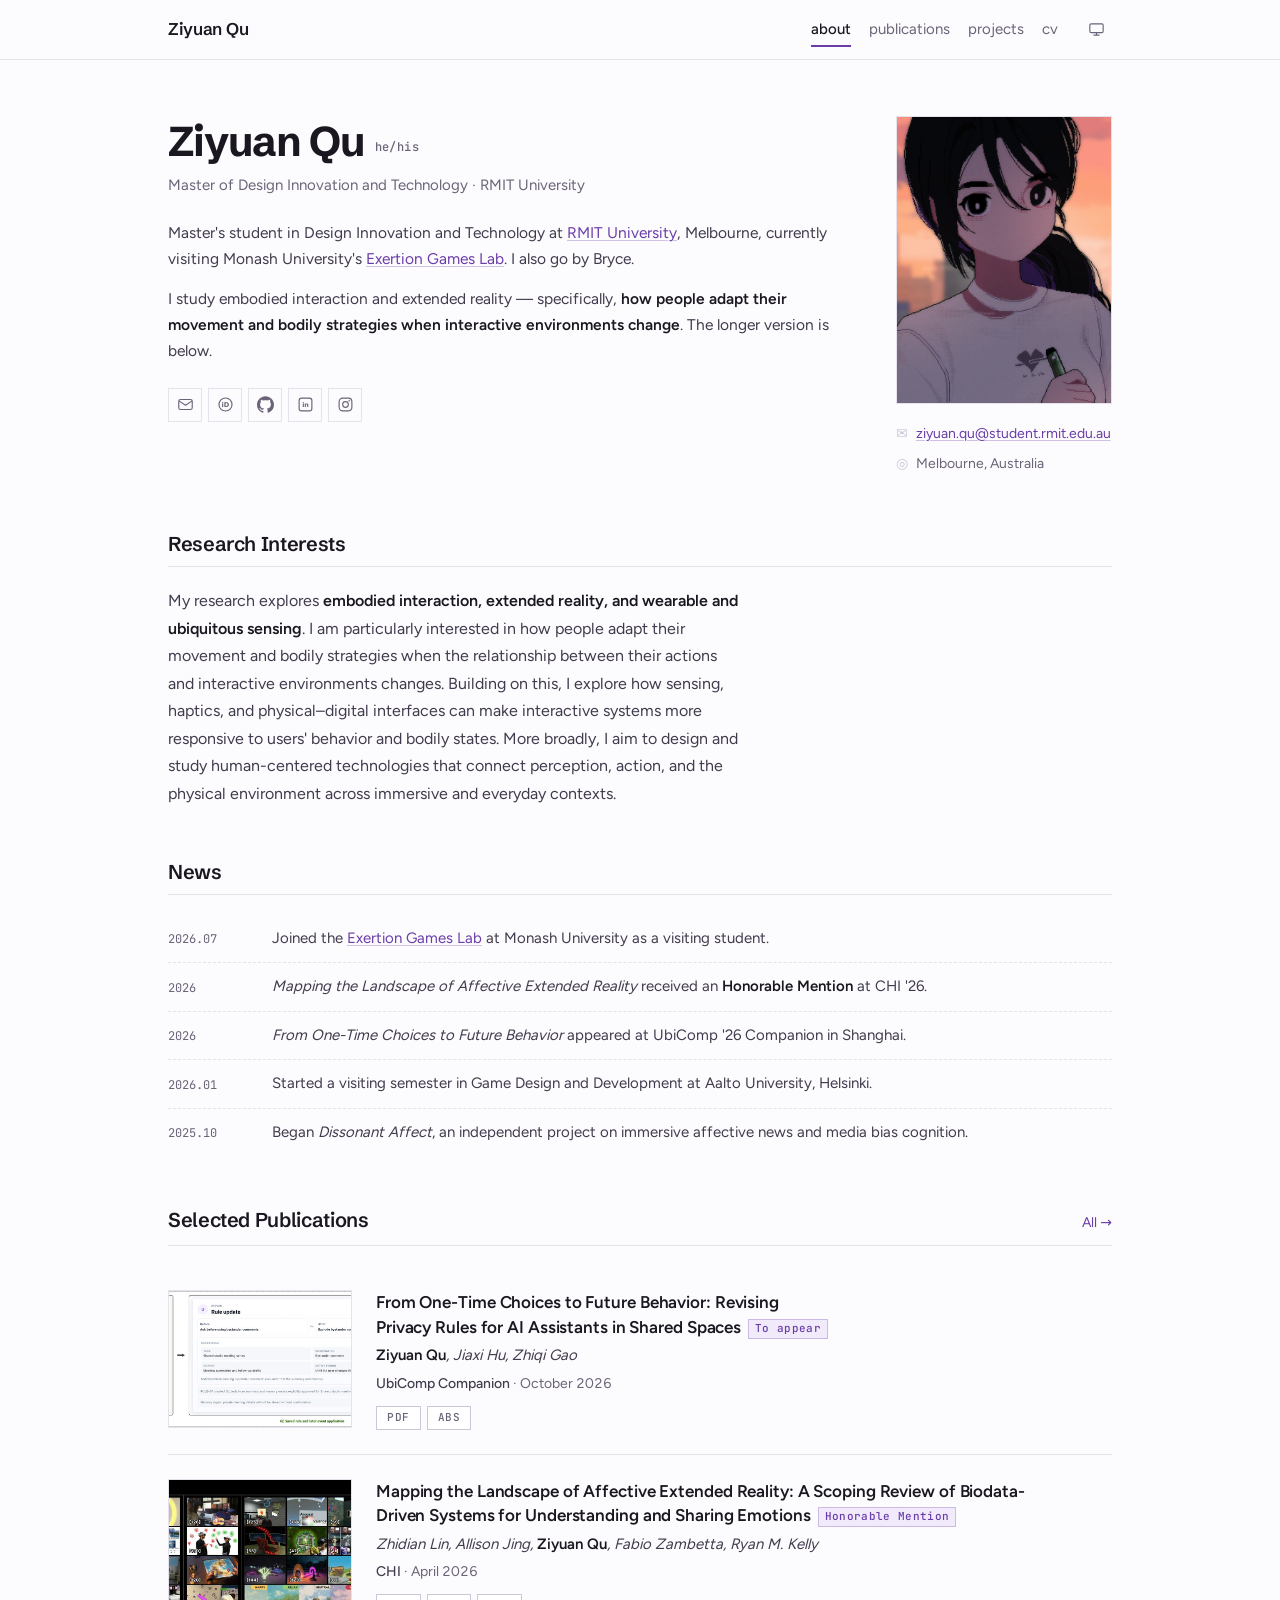
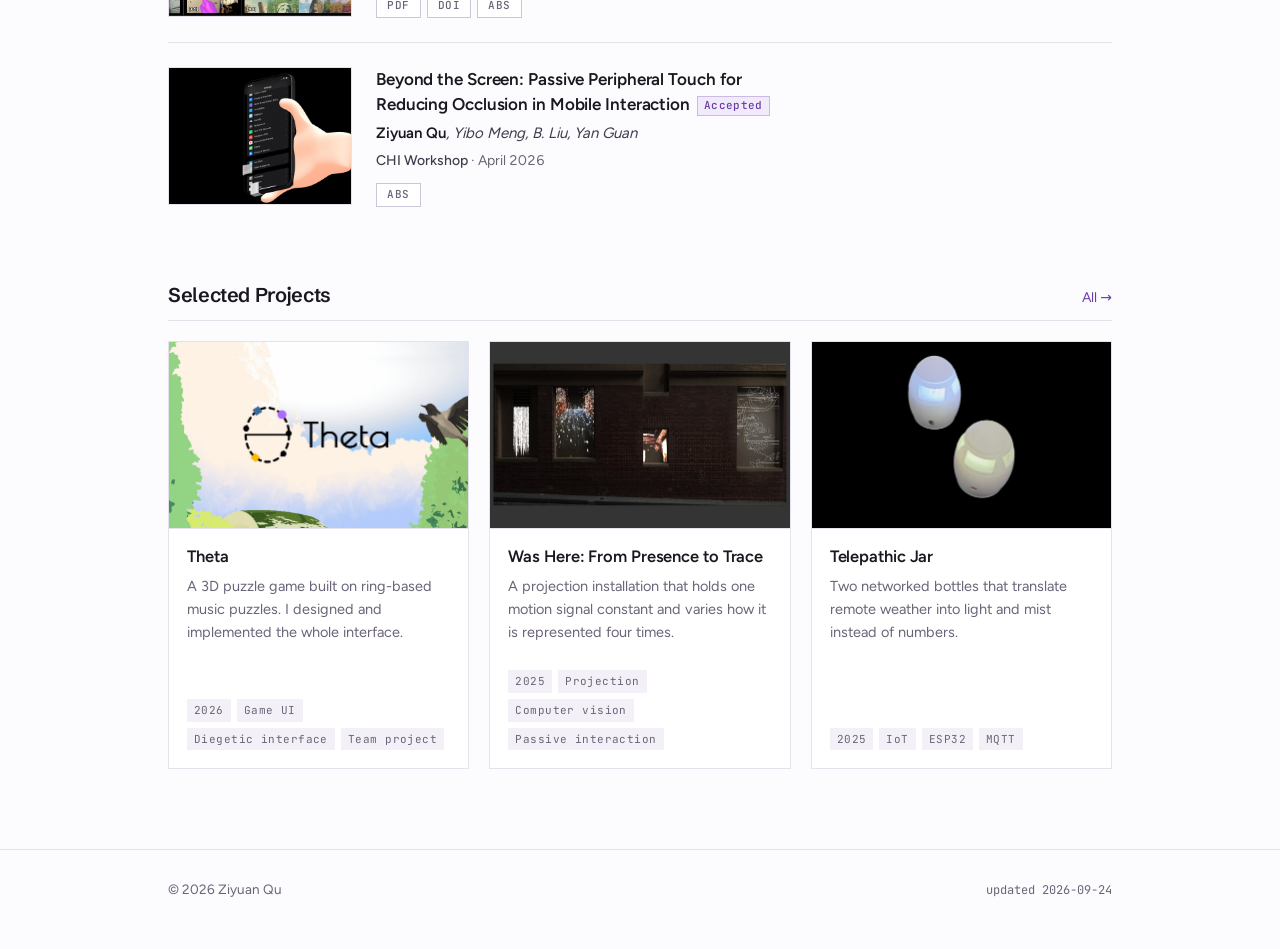
==== commit d62823f6: "Remove the Monash visiting entry from the CV Co-Authored-By: Claude Opus 5 <noreply@anthropic.com>" ====
--- a/docs/index.html
+++ b/docs/index.html
@@ -19,7 +19,7 @@
 <link rel="apple-touch-icon" href="/assets/img/apple-touch-icon.png">
 <script>document.documentElement.classList.add('js');(function(){try{var t=localStorage.getItem('pw-theme');if(t==='light'||t==='dark')document.documentElement.setAttribute('data-theme',t);}catch(e){}})();</script>
 <link rel="stylesheet" href="/assets/css/fonts.css?v=1e66fc4d">
-<link rel="stylesheet" href="/assets/css/main.css?v=8727417f">
+<link rel="stylesheet" href="/assets/css/main.css?v=22cad355">
 </head>
 <body>
 <a class="skip" href="#main">Skip to content</a>
@@ -133,7 +133,7 @@
   <div class="wrap wrap--wide foot__inner">
     <span>© 2026 Ziyuan Qu</span>
     
-    <span class="foot__updated">updated 2026-09-03</span>
+    <span class="foot__updated">updated 2026-09-24</span>
   </div>
 </footer>
 
--- a/assets/css/main.css
+++ b/assets/css/main.css
@@ -572,7 +572,10 @@
   width: 5.5rem; height: 2.5rem; margin-top: .0625rem;
   display: grid; place-items: center;
 }
-.cv-row__logo img { max-width: 100%; max-height: 100%; object-fit: contain; }
+/* max-height 必须写绝对值。百分比在这里解析不出高度，
+   格子还是 40px 宽时是 max-width 在限制方形徽标，看不出问题；
+   格子加宽到 88px 后宽度限制放开，方形徽标就撑到 88px 了。 */
+.cv-row__logo img { max-width: 100%; max-height: 2.5rem; object-fit: contain; }
 
 /* 有官方反白版时按主题换文件。三种主题状态都要覆盖：
    跟随系统（无 data-theme）、显式浅色、显式深色。 */
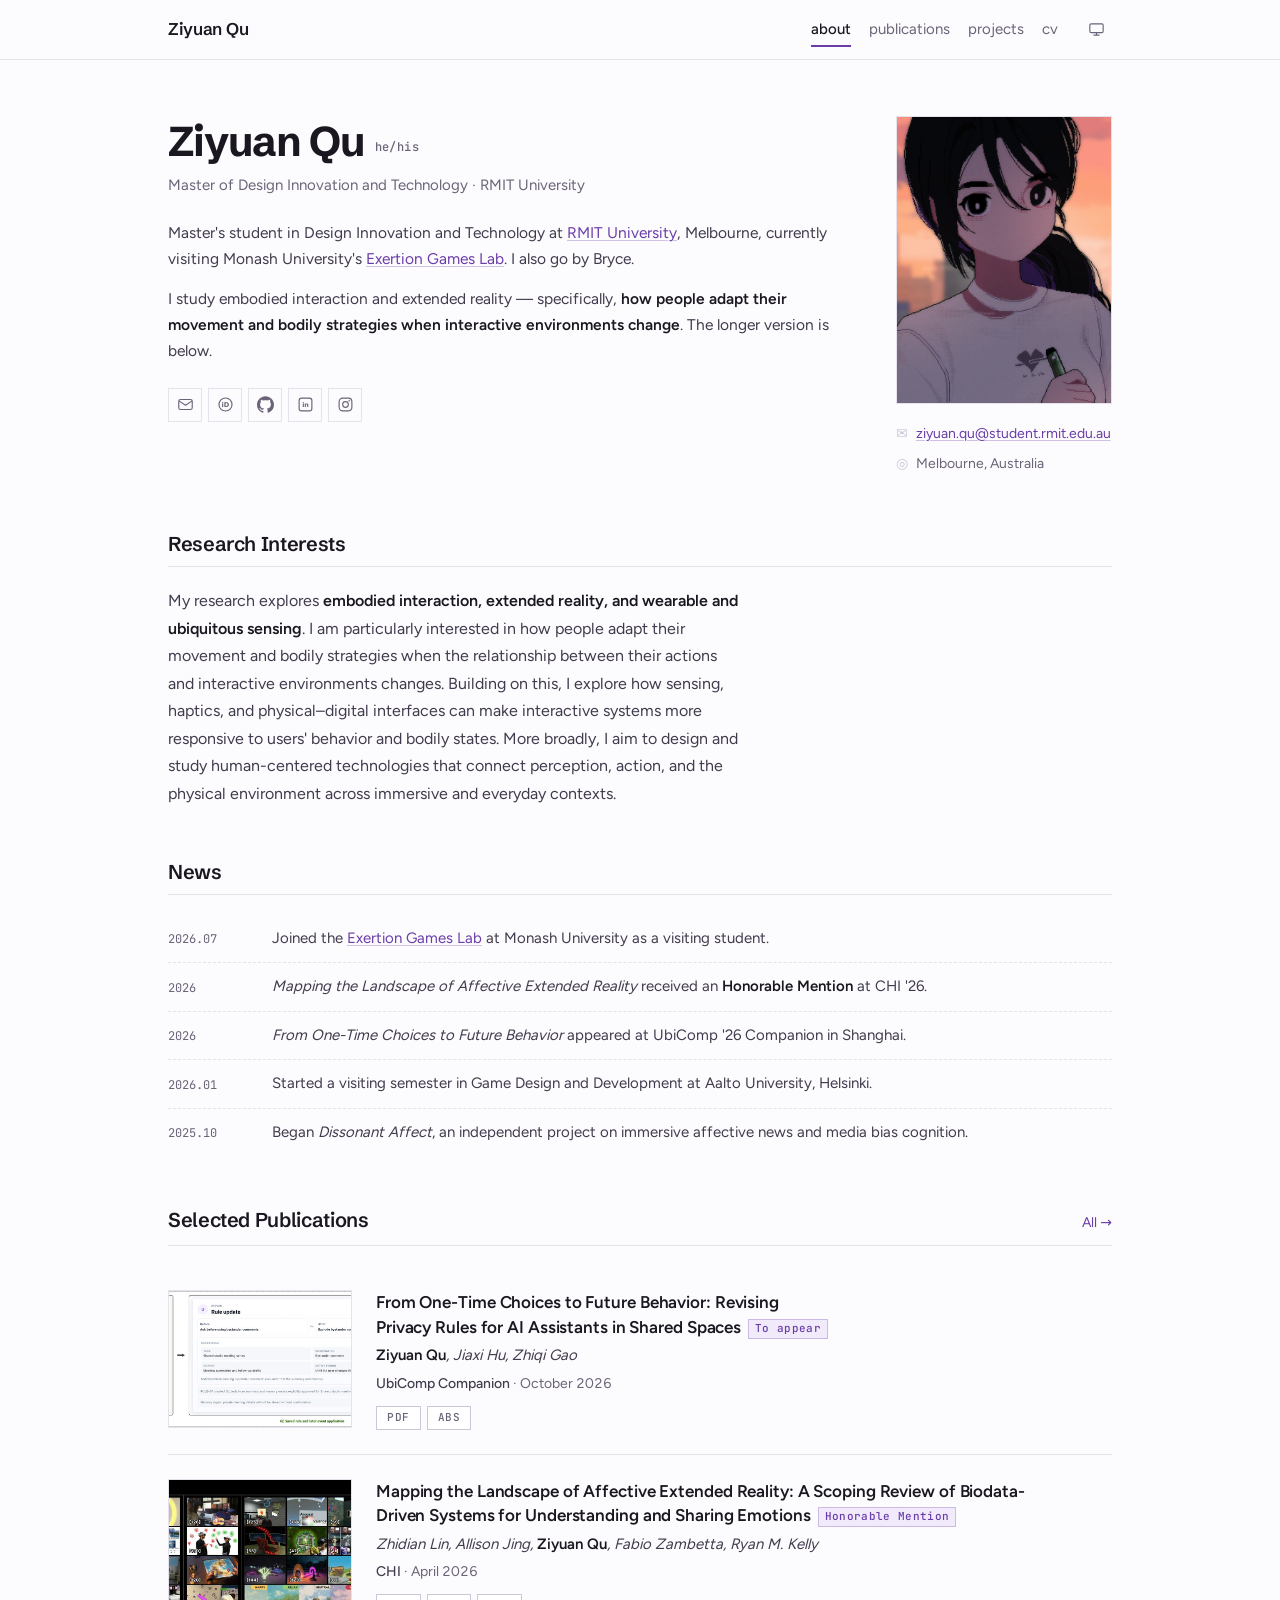
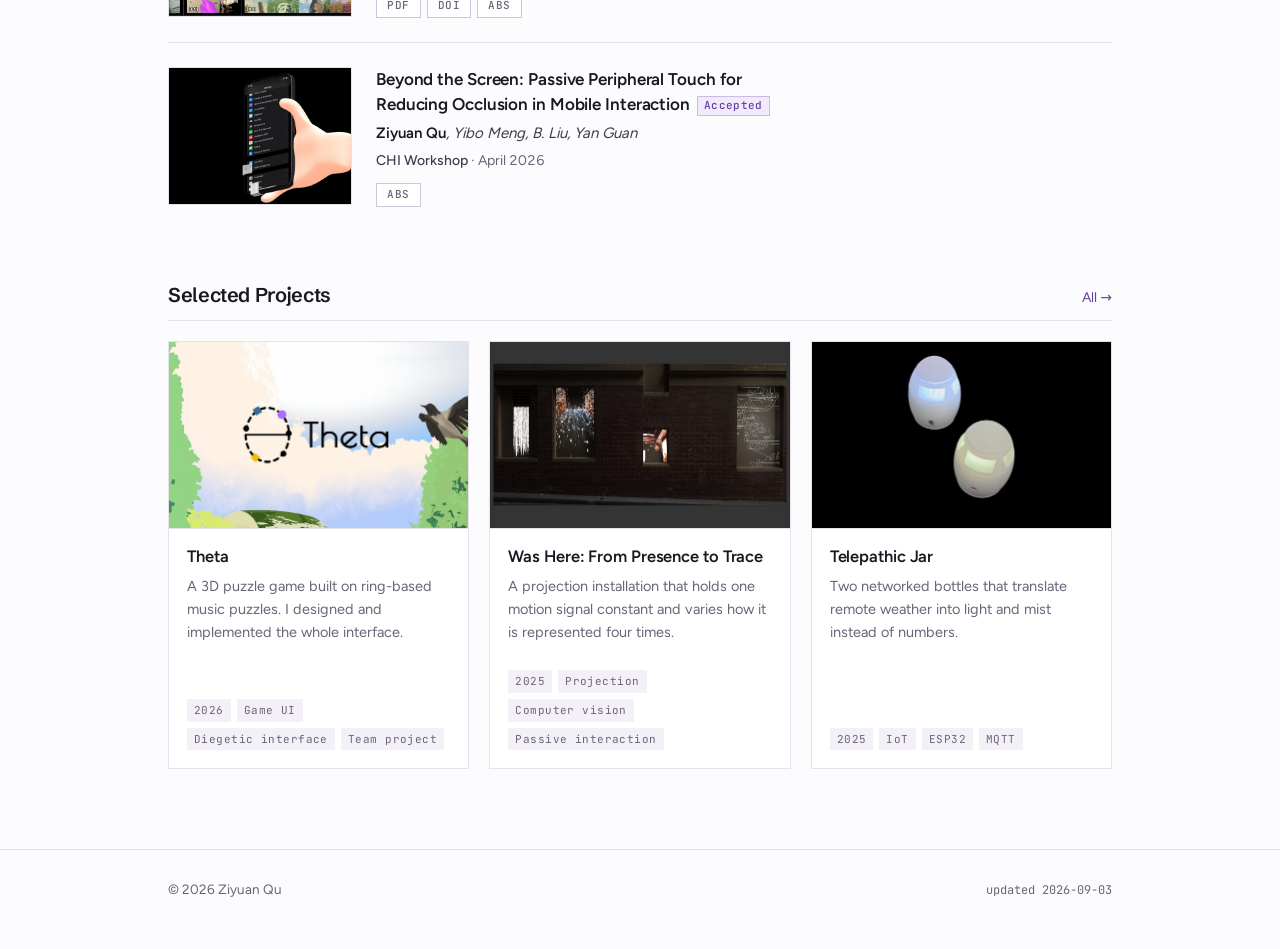
==== commit c1812a88: "Revert "Remove the Monash visiting entry from the CV" This reverts commit d62823f6957def713fdb1bfa6d" ====
--- a/docs/index.html
+++ b/docs/index.html
@@ -133,7 +133,7 @@
   <div class="wrap wrap--wide foot__inner">
     <span>© 2026 Ziyuan Qu</span>
     
-    <span class="foot__updated">updated 2026-09-24</span>
+    <span class="foot__updated">updated 2026-09-03</span>
   </div>
 </footer>
 
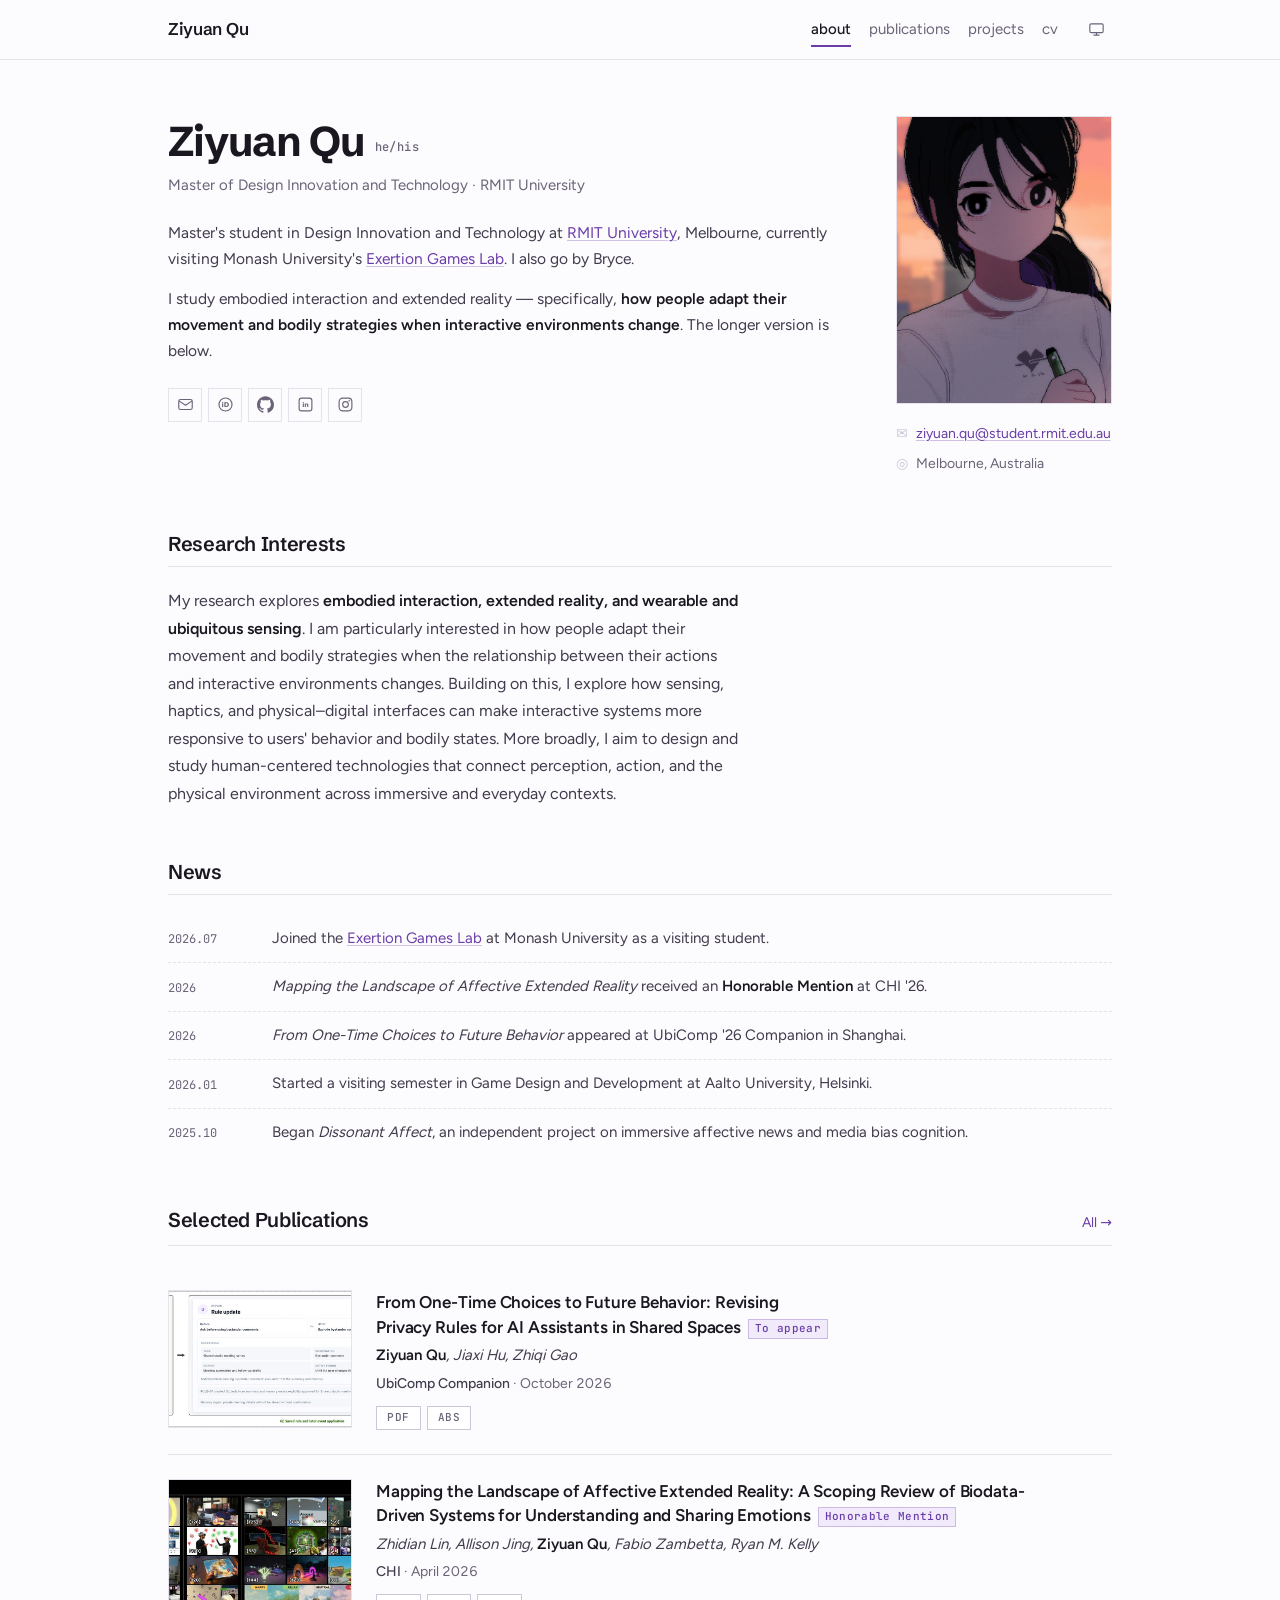
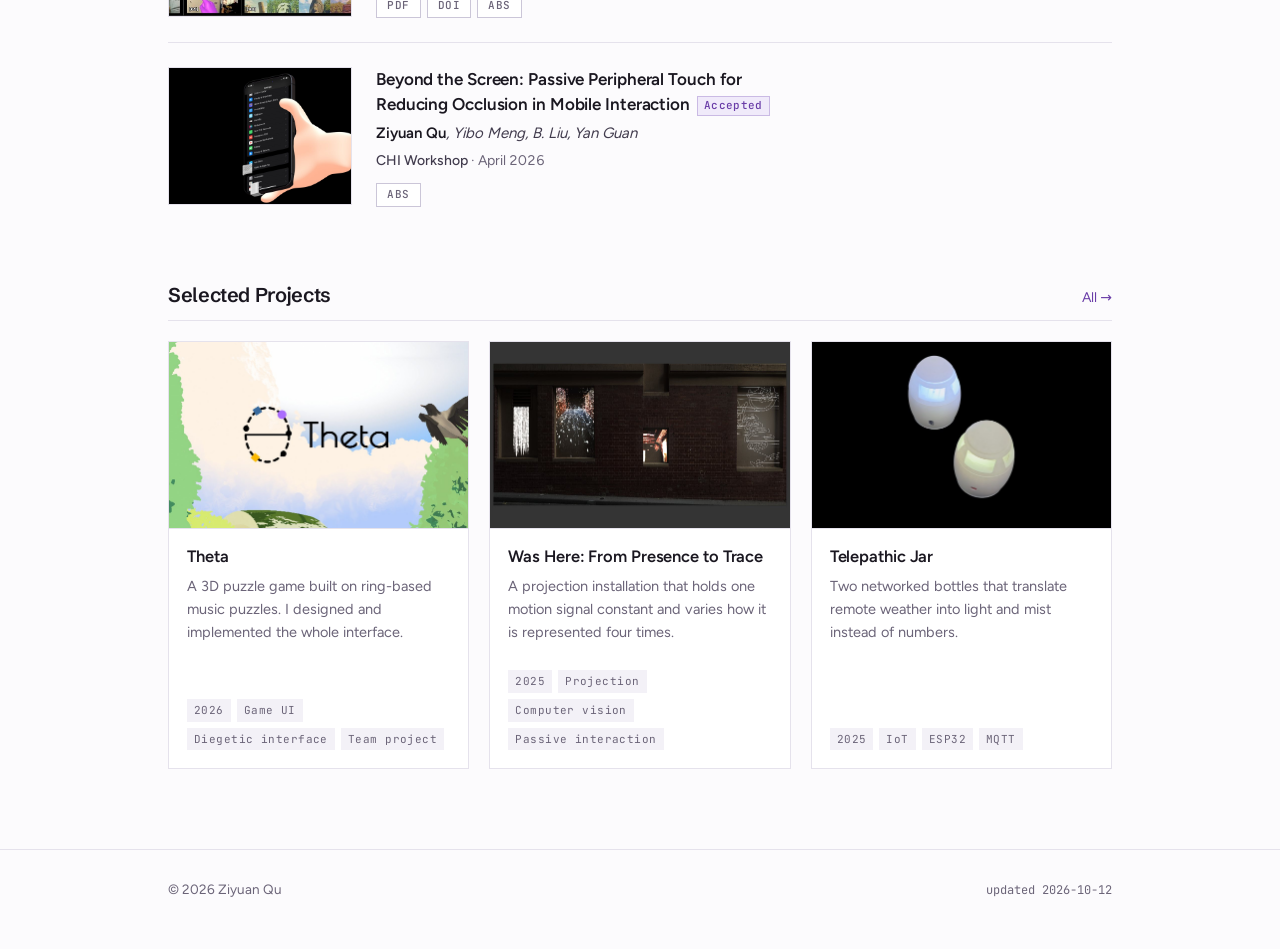
==== commit 99d54628: "Rebuild after restoring the Monash entry Co-Authored-By: Claude Opus 5 <noreply@anthropic.com>" ====
--- a/docs/index.html
+++ b/docs/index.html
@@ -133,7 +133,7 @@
   <div class="wrap wrap--wide foot__inner">
     <span>© 2026 Ziyuan Qu</span>
     
-    <span class="foot__updated">updated 2026-09-03</span>
+    <span class="foot__updated">updated 2026-10-12</span>
   </div>
 </footer>
 
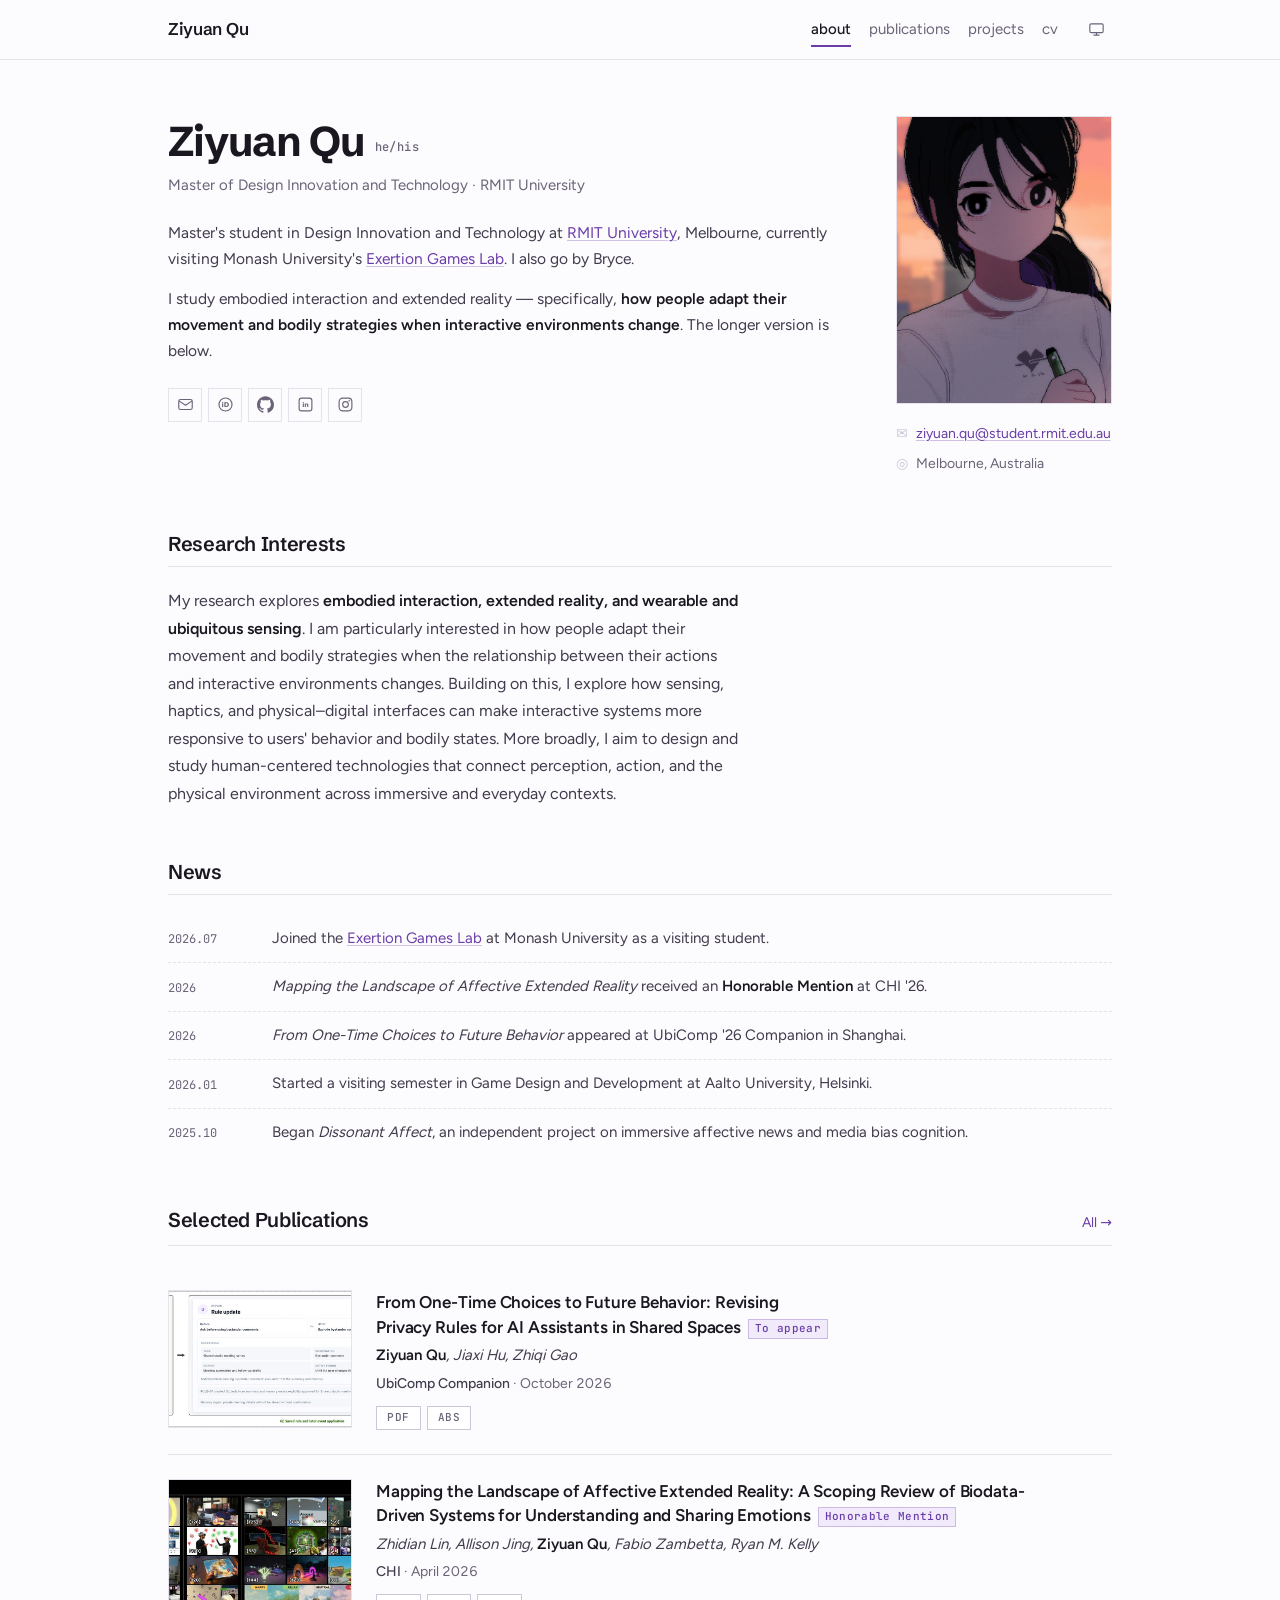
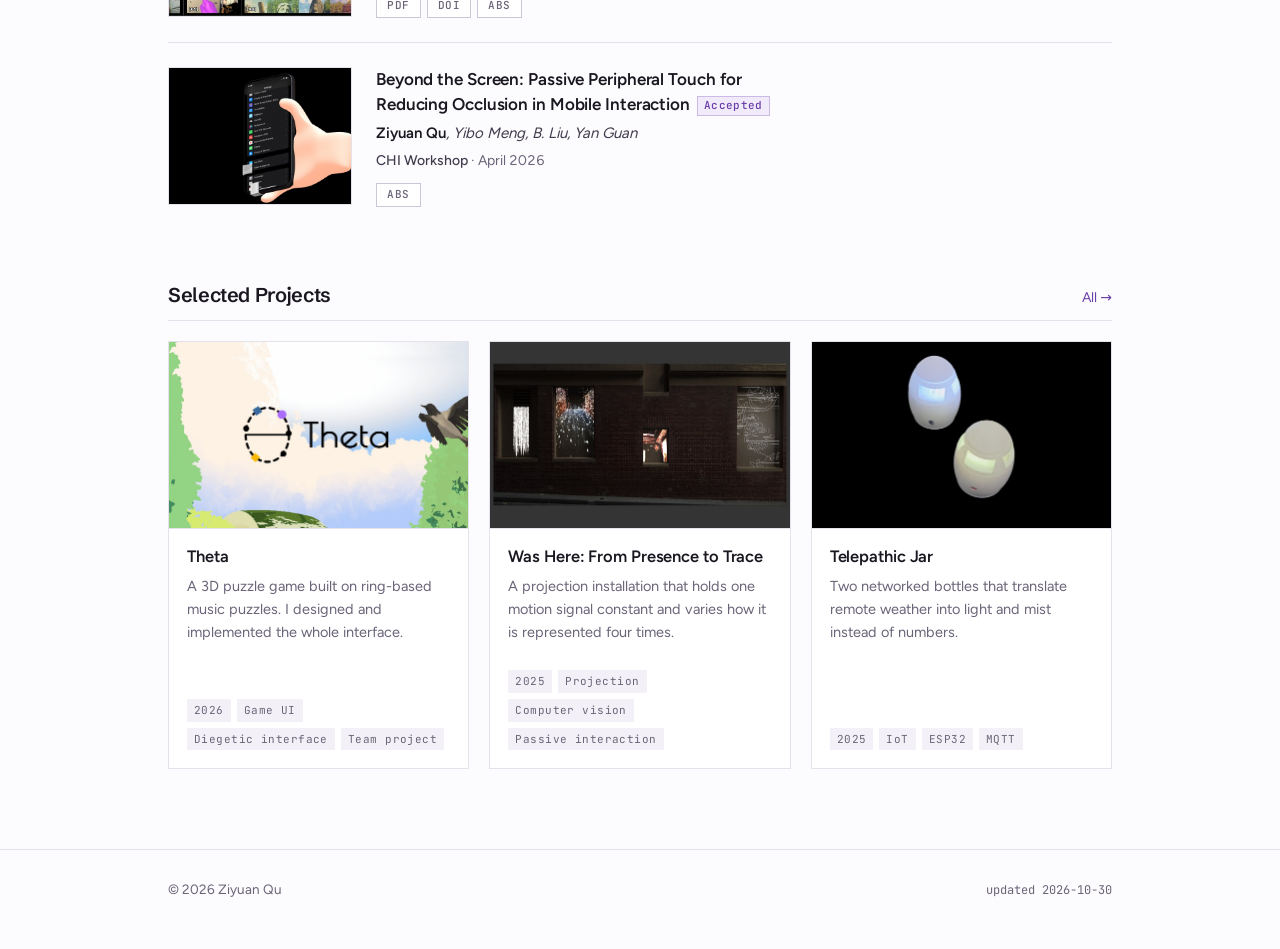
==== commit d794340b: "Date Dislocation Communication to 2023 Co-Authored-By: Claude Opus 5.5 <noreply@anthropic.com>" ====
--- a/docs/index.html
+++ b/docs/index.html
@@ -19,7 +19,7 @@
 <link rel="apple-touch-icon" href="/assets/img/apple-touch-icon.png">
 <script>document.documentElement.classList.add('js');(function(){try{var t=localStorage.getItem('pw-theme');if(t==='light'||t==='dark')document.documentElement.setAttribute('data-theme',t);}catch(e){}})();</script>
 <link rel="stylesheet" href="/assets/css/fonts.css?v=1e66fc4d">
-<link rel="stylesheet" href="/assets/css/main.css?v=22cad355">
+<link rel="stylesheet" href="/assets/css/main.css?v=b7ee12cc">
 </head>
 <body>
 <a class="skip" href="#main">Skip to content</a>
@@ -133,7 +133,7 @@
   <div class="wrap wrap--wide foot__inner">
     <span>© 2026 Ziyuan Qu</span>
     
-    <span class="foot__updated">updated 2026-10-12</span>
+    <span class="foot__updated">updated 2026-10-30</span>
   </div>
 </footer>
 
--- a/assets/css/main.css
+++ b/assets/css/main.css
@@ -763,6 +763,36 @@
   font-size: .8438rem; color: var(--muted); margin-top: .6875rem; max-width: 34rem;
 }
 
+/* 正文里的数据表：只用横向细线，不画竖线和底色；数字列等宽 + 右对齐。
+   窄屏放不下时表格自己横向滚动，页面不跟着撑宽。 */
+.ptable { margin: 1.5rem 0; overflow-x: auto; }
+.ptable table { width: 100%; border-collapse: collapse; font-size: .875rem; line-height: 1.5; }
+.ptable th {
+  font-family: var(--mono); font-size: .6875rem; font-weight: 500; letter-spacing: .08em;
+  text-transform: uppercase; color: var(--muted); text-align: left; white-space: nowrap;
+  padding: 0 1rem .5625rem 0; border-bottom: 1px solid var(--rule-2);
+}
+.ptable td {
+  padding: .5625rem 1rem .5625rem 0; border-bottom: 1px solid var(--rule);
+  vertical-align: baseline; color: var(--ink-2);
+}
+.ptable tr > :last-child { padding-right: 0; }
+.ptable .band { white-space: nowrap; }
+.ptable .n {
+  text-align: right; white-space: nowrap;
+  font-family: var(--mono); font-size: .8125rem; font-variant-numeric: tabular-nums;
+}
+.ptable th.n { font-size: .6875rem; }
+.ptable .src {
+  display: block; margin-top: .125rem;
+  font-family: var(--mono); font-size: .6875rem; letter-spacing: .04em; color: var(--muted);
+}
+/* 色块：数据本身的颜色，不随主题变 */
+.sw {
+  display: inline-block; width: .625rem; height: .625rem; margin-right: .5625rem;
+  vertical-align: .0625rem; outline: 1px solid var(--rule); outline-offset: -1px;
+}
+
 /* 卡片整块图都可点，但对读屏隐藏——标题里已经有同一个链接了 */
 .card__media-link { display: block; text-decoration: none; }
 
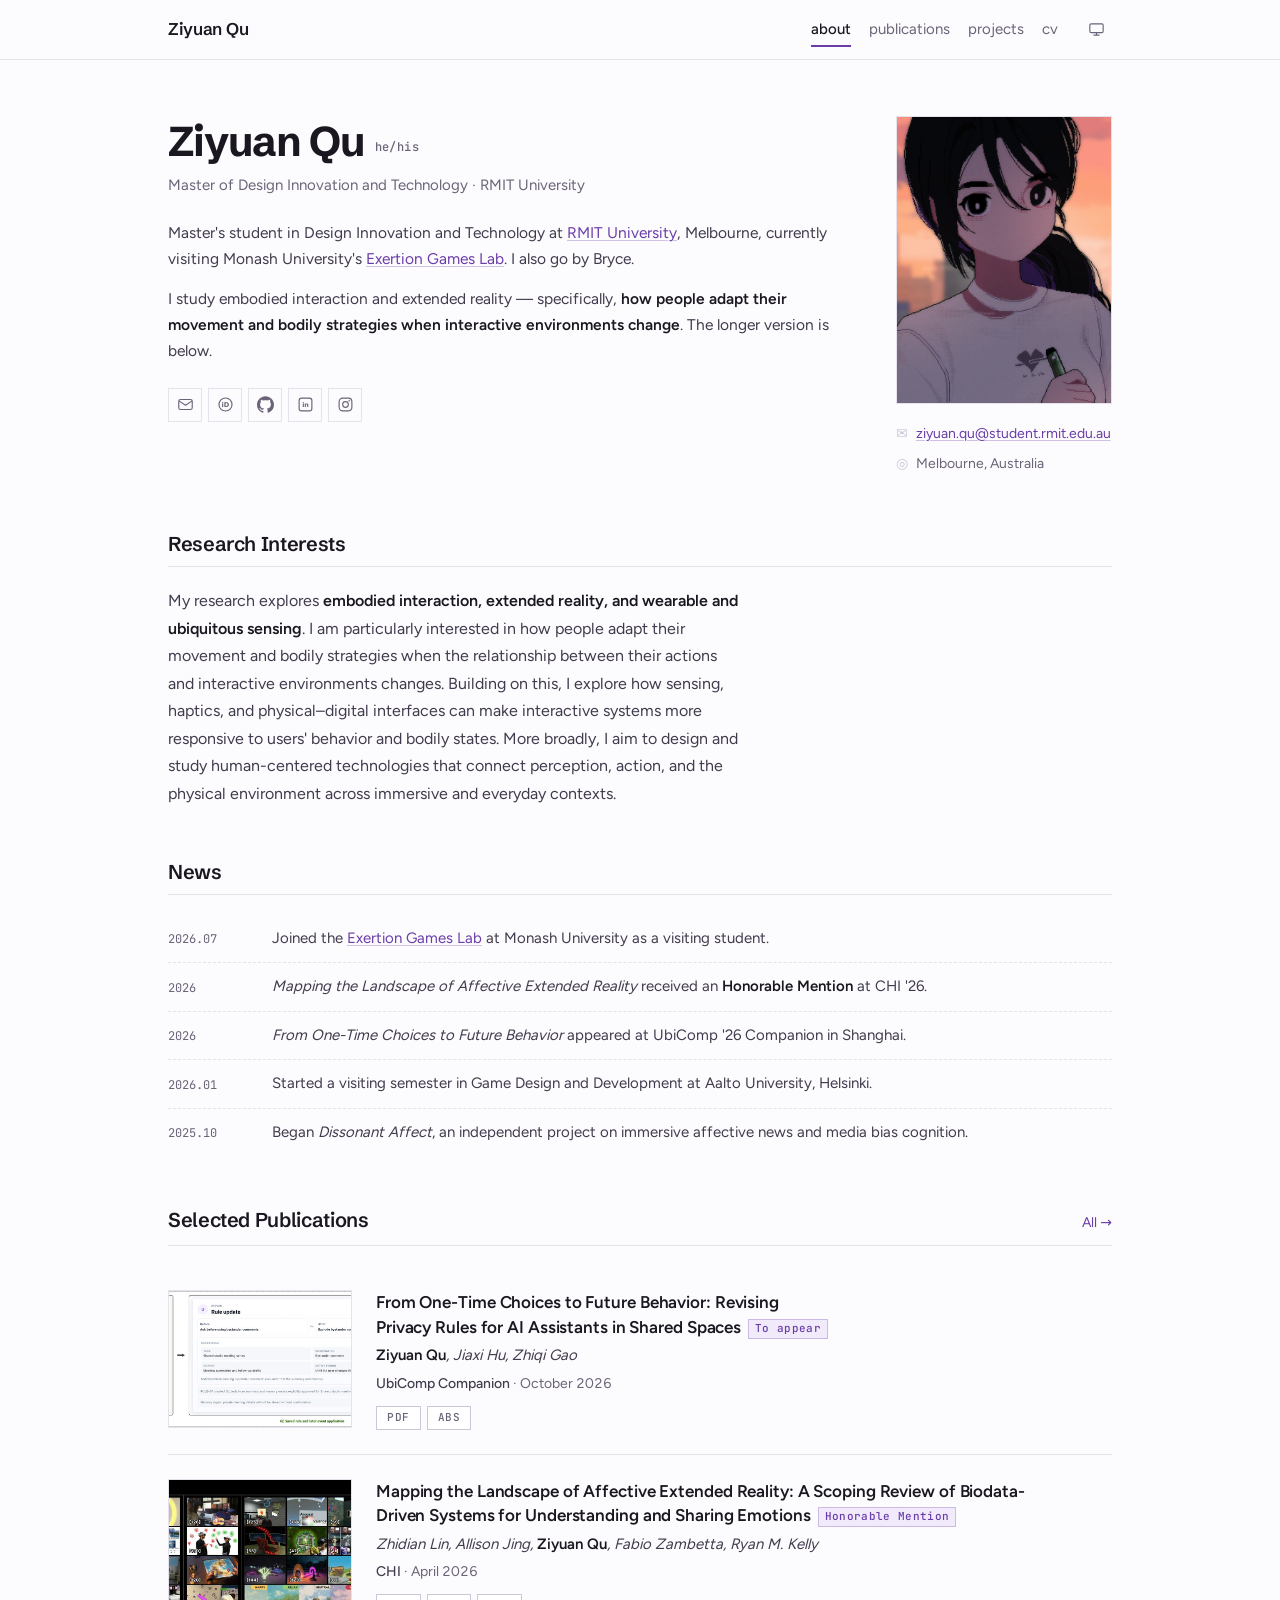
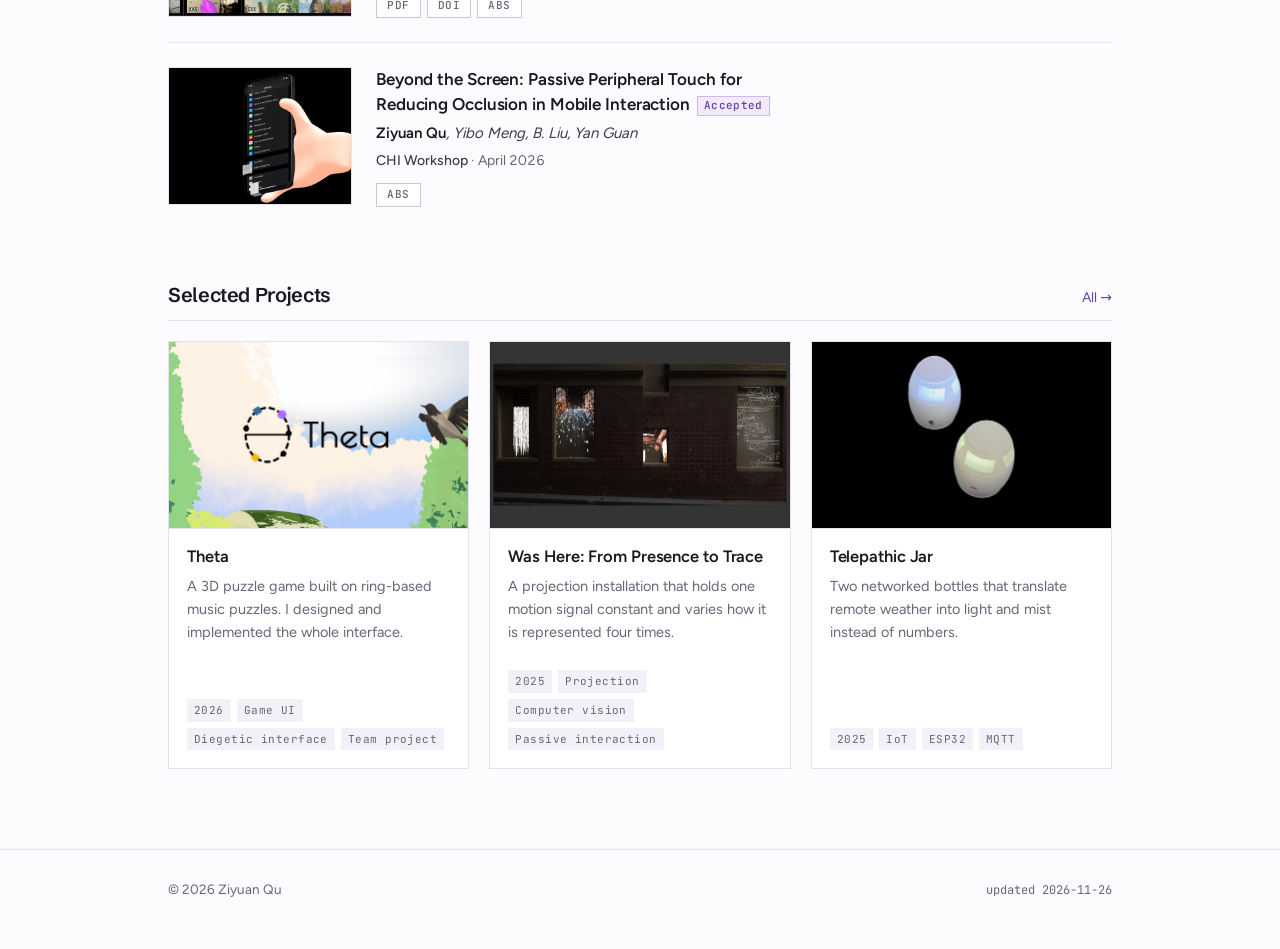
==== commit b649c6f1: "Retitle the Exertion Games Lab and Aalto CV entries Visiting Researcher at Exertion Games Lab; Excha" ====
--- a/docs/index.html
+++ b/docs/index.html
@@ -133,7 +133,7 @@
   <div class="wrap wrap--wide foot__inner">
     <span>© 2026 Ziyuan Qu</span>
     
-    <span class="foot__updated">updated 2026-10-30</span>
+    <span class="foot__updated">updated 2026-11-26</span>
   </div>
 </footer>
 
